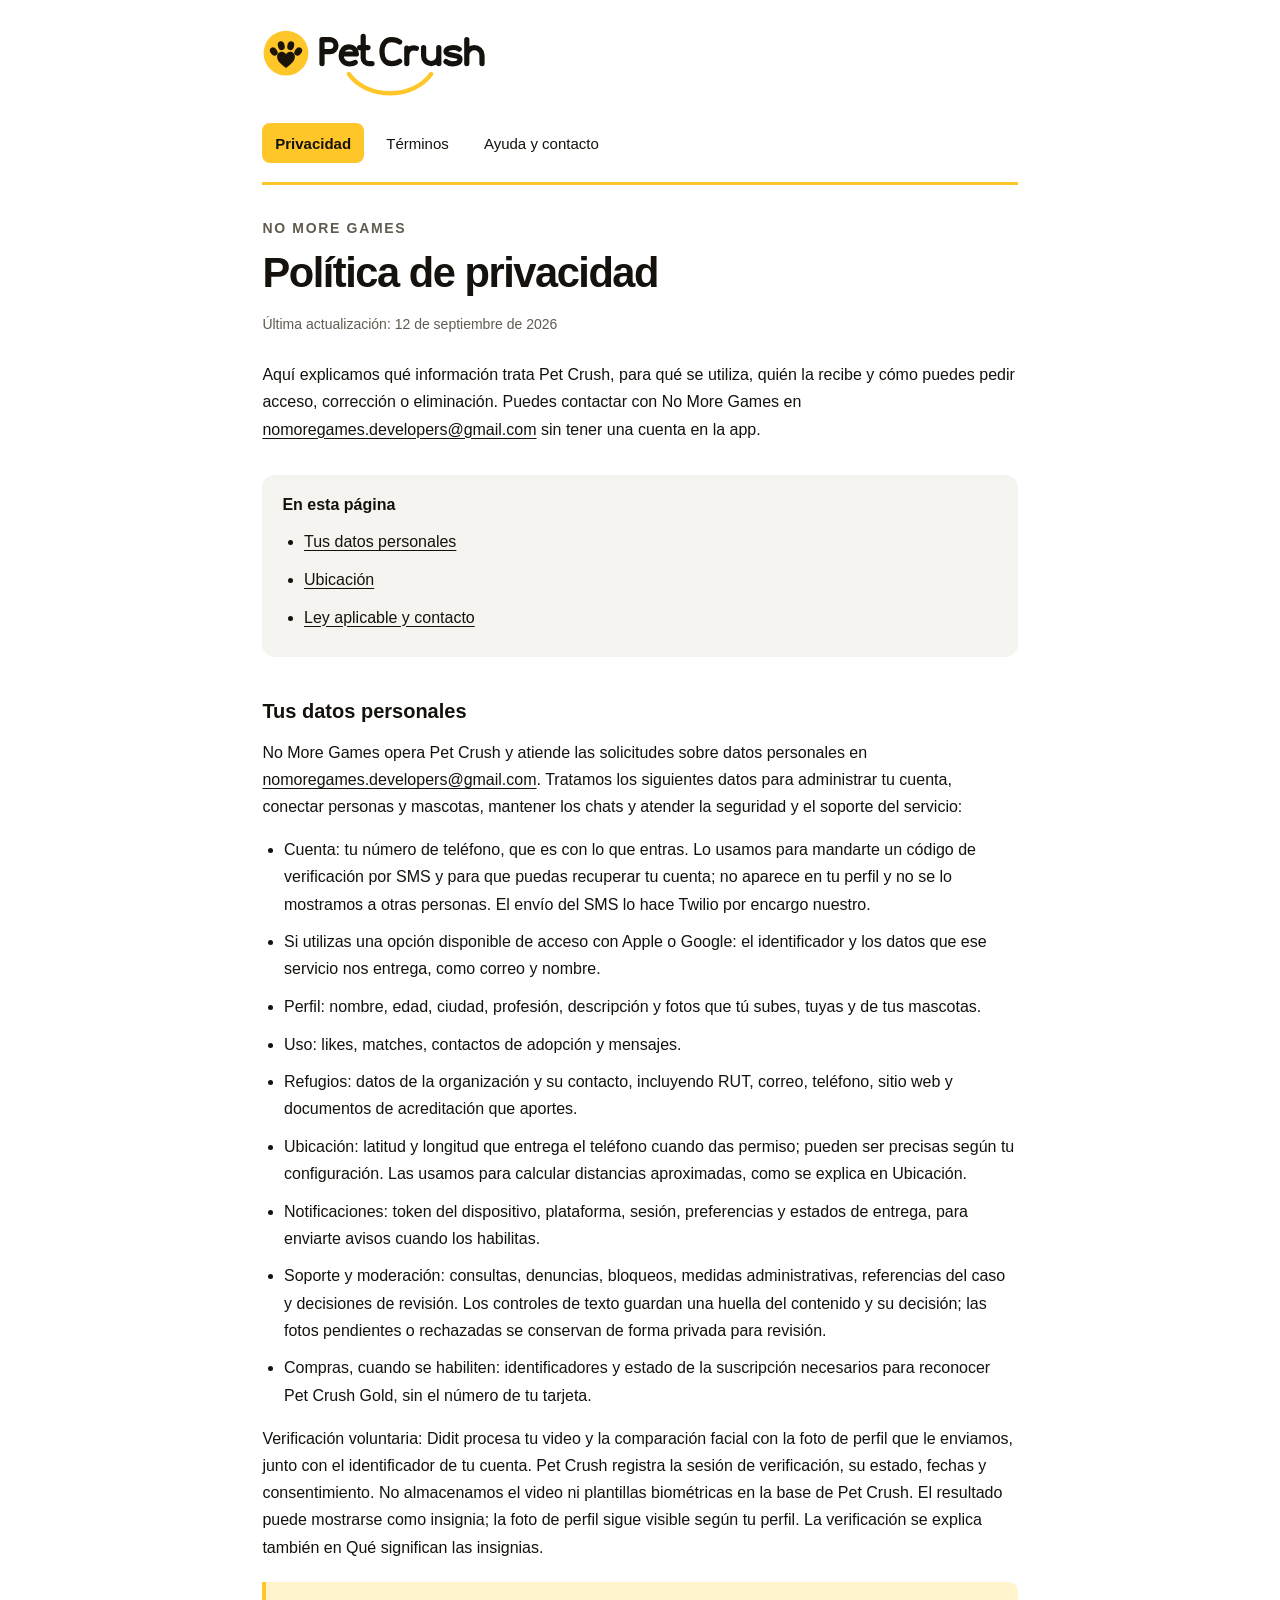
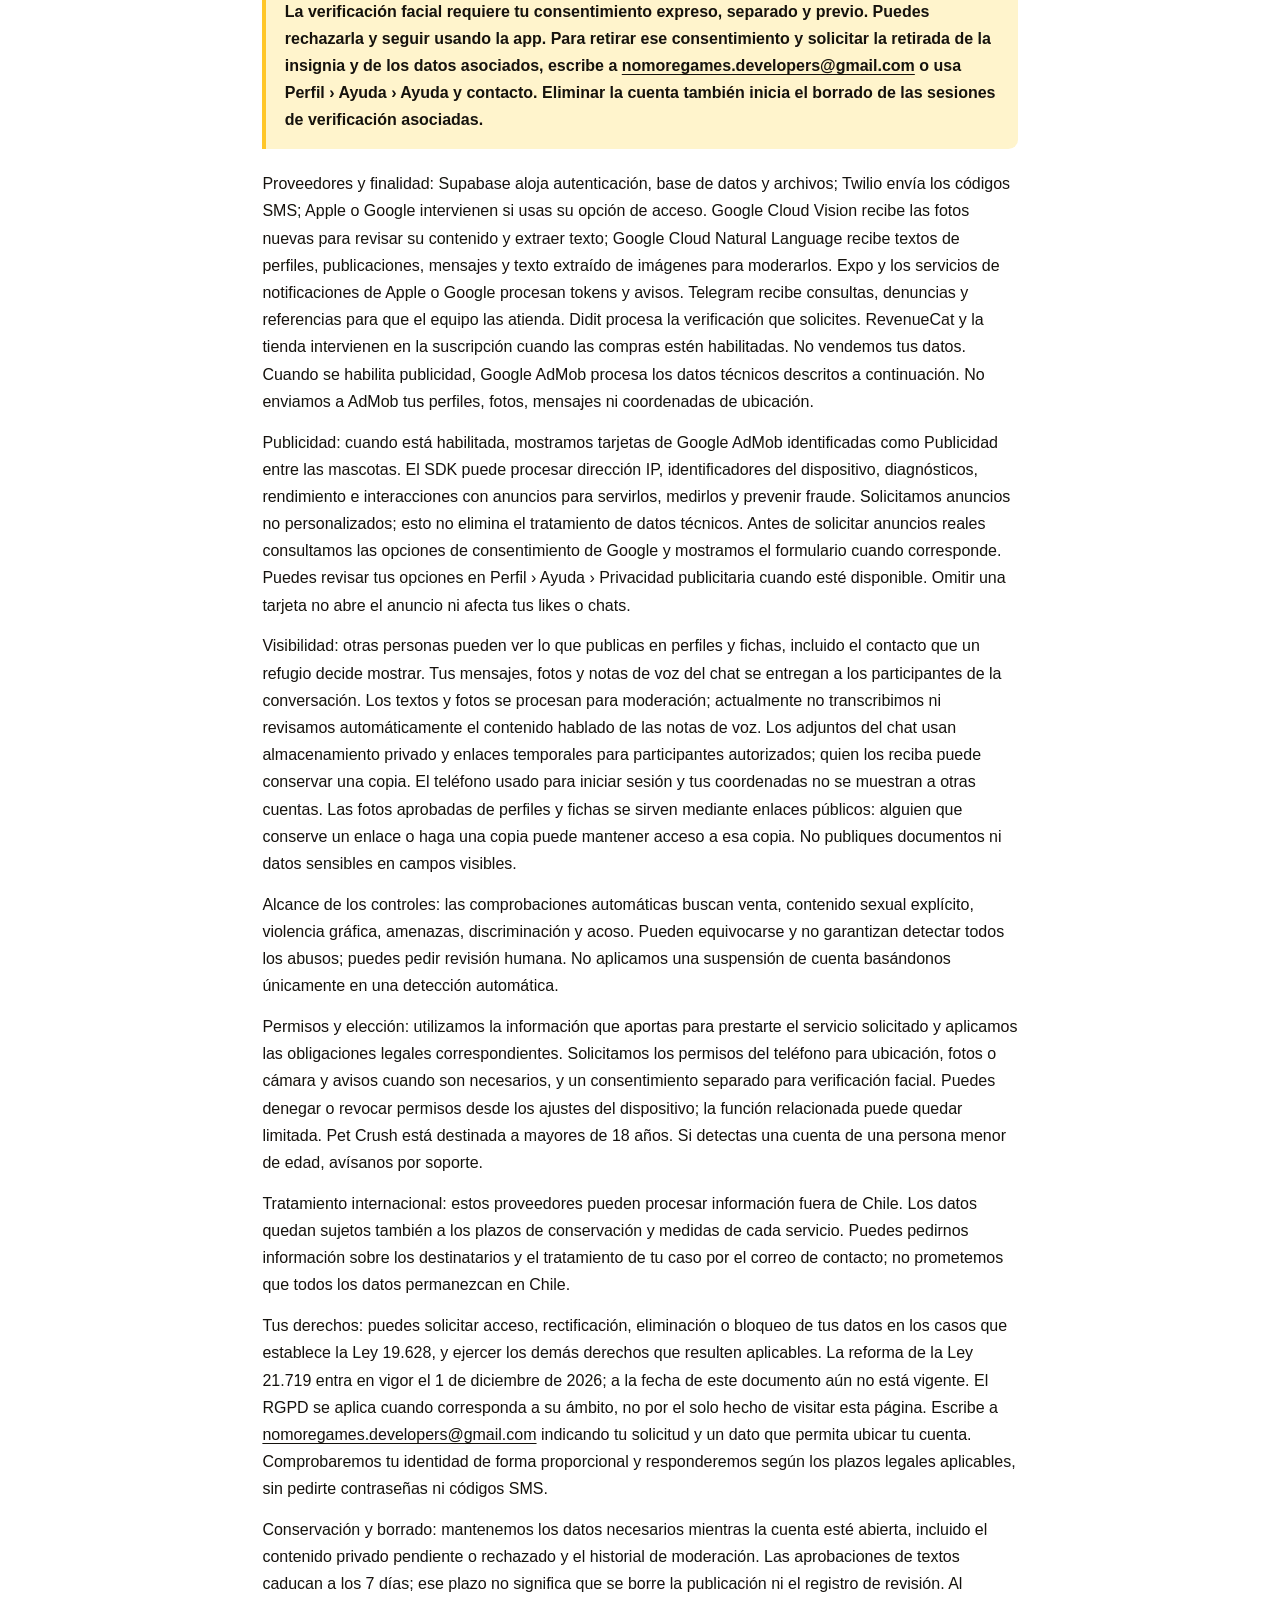
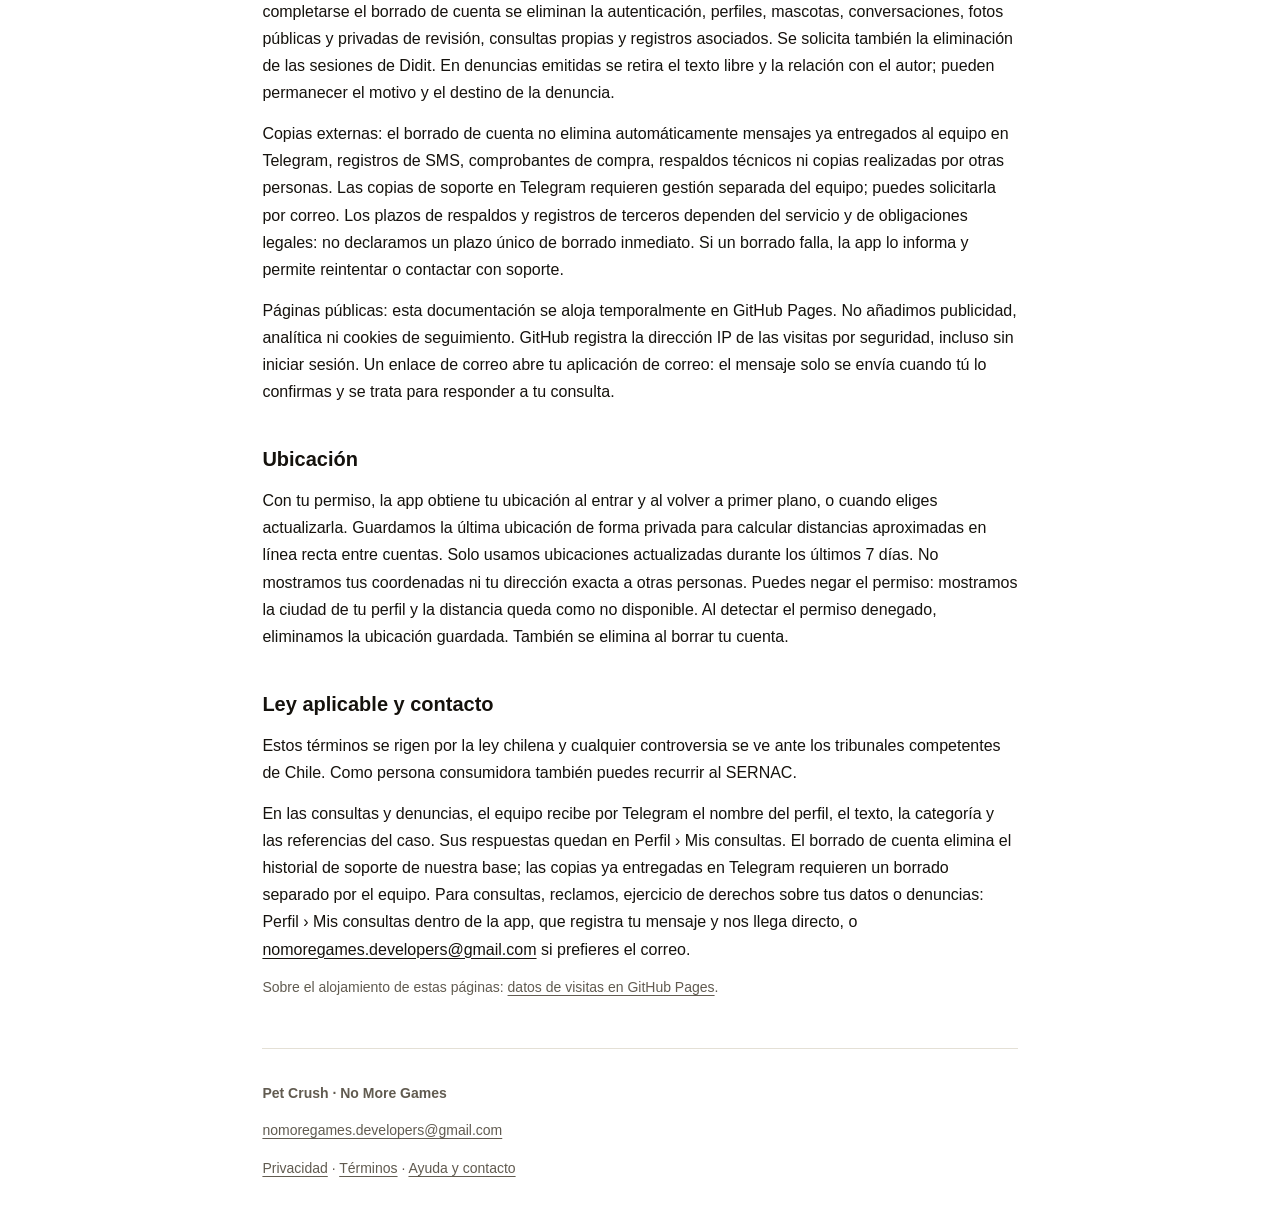
==== privacidad.html @ b973e729 "Rename subscription to Pet Crush Gold and describe ad removal" ====
<!doctype html>
<html lang="es">
<head>
<meta charset="utf-8">
<meta name="viewport" content="width=device-width, initial-scale=1">
<meta name="referrer" content="strict-origin-when-cross-origin">
<title>Política de privacidad · Pet Crush</title>
<meta name="description" content="Datos personales, proveedores, conservación y cómo ejercer tus derechos en Pet Crush.">
<link rel="canonical" href="https://scastit.github.io/petmatch-legal/privacidad.html">
<link rel="stylesheet" href="styles.css">
</head>
<body>
<a class="skip" href="#lectura">Ir al contenido</a>
<div class="wrap">
  <header>
    <a class="brand" href="index.html" aria-label="Pet Crush: inicio"><img src="brand/logo.svg" width="232" height="72" alt="Pet Crush"></a>
    <nav class="pages" aria-label="Documentos y ayuda"><a href="privacidad.html" aria-current="page">Privacidad</a><a href="terminos.html">Términos</a><a href="soporte.html">Ayuda y contacto</a></nav>
  </header>
  <main id="lectura">
    <p class="eyebrow">NO MORE GAMES</p>
    <h1>Política de privacidad</h1>
    <p class="date">Última actualización: 12 de septiembre de 2026</p>
    <p class="intro">Aquí explicamos qué información trata Pet Crush, para qué se utiliza, quién la recibe y cómo puedes pedir acceso, corrección o eliminación. Puedes contactar con No More Games en <a href="mailto:nomoregames.developers@gmail.com">nomoregames.developers@gmail.com</a> sin tener una cuenta en la app.</p>
    <nav class="contents" aria-label="En esta página"><strong>En esta página</strong><ul><li><a href="#datos">Tus datos personales</a></li><li><a href="#ubicacion">Ubicación</a></li><li><a href="#ley">Ley aplicable y contacto</a></li></ul></nav><section id="datos"><h2>Tus datos personales</h2><p>No More Games opera Pet Crush y atiende las solicitudes sobre datos personales en <a href="mailto:nomoregames.developers@gmail.com">nomoregames.developers@gmail.com</a>. Tratamos los siguientes datos para administrar tu cuenta, conectar personas y mascotas, mantener los chats y atender la seguridad y el soporte del servicio:</p>
<ul><li>Cuenta: tu número de teléfono, que es con lo que entras. Lo usamos para mandarte un código de verificación por SMS y para que puedas recuperar tu cuenta; no aparece en tu perfil y no se lo mostramos a otras personas. El envío del SMS lo hace Twilio por encargo nuestro.</li><li>Si utilizas una opción disponible de acceso con Apple o Google: el identificador y los datos que ese servicio nos entrega, como correo y nombre.</li><li>Perfil: nombre, edad, ciudad, profesión, descripción y fotos que tú subes, tuyas y de tus mascotas.</li><li>Uso: likes, matches, contactos de adopción y mensajes.</li><li>Refugios: datos de la organización y su contacto, incluyendo RUT, correo, teléfono, sitio web y documentos de acreditación que aportes.</li><li>Ubicación: latitud y longitud que entrega el teléfono cuando das permiso; pueden ser precisas según tu configuración. Las usamos para calcular distancias aproximadas, como se explica en Ubicación.</li><li>Notificaciones: token del dispositivo, plataforma, sesión, preferencias y estados de entrega, para enviarte avisos cuando los habilitas.</li><li>Soporte y moderación: consultas, denuncias, bloqueos, medidas administrativas, referencias del caso y decisiones de revisión. Los controles de texto guardan una huella del contenido y su decisión; las fotos pendientes o rechazadas se conservan de forma privada para revisión.</li><li>Compras, cuando se habiliten: identificadores y estado de la suscripción necesarios para reconocer Pet Crush Gold, sin el número de tu tarjeta.</li></ul>
<p>Verificación voluntaria: Didit procesa tu video y la comparación facial con la foto de perfil que le enviamos, junto con el identificador de tu cuenta. Pet Crush registra la sesión de verificación, su estado, fechas y consentimiento. No almacenamos el video ni plantillas biométricas en la base de Pet Crush. El resultado puede mostrarse como insignia; la foto de perfil sigue visible según tu perfil. La verificación se explica también en Qué significan las insignias.</p>
<aside>La verificación facial requiere tu consentimiento expreso, separado y previo. Puedes rechazarla y seguir usando la app. Para retirar ese consentimiento y solicitar la retirada de la insignia y de los datos asociados, escribe a <a href="mailto:nomoregames.developers@gmail.com">nomoregames.developers@gmail.com</a> o usa Perfil › Ayuda › Ayuda y contacto. Eliminar la cuenta también inicia el borrado de las sesiones de verificación asociadas.</aside>
<p>Proveedores y finalidad: Supabase aloja autenticación, base de datos y archivos; Twilio envía los códigos SMS; Apple o Google intervienen si usas su opción de acceso. Google Cloud Vision recibe las fotos nuevas para revisar su contenido y extraer texto; Google Cloud Natural Language recibe textos de perfiles, publicaciones, mensajes y texto extraído de imágenes para moderarlos. Expo y los servicios de notificaciones de Apple o Google procesan tokens y avisos. Telegram recibe consultas, denuncias y referencias para que el equipo las atienda. Didit procesa la verificación que solicites. RevenueCat y la tienda intervienen en la suscripción cuando las compras estén habilitadas. No vendemos tus datos. Cuando se habilita publicidad, Google AdMob procesa los datos técnicos descritos a continuación. No enviamos a AdMob tus perfiles, fotos, mensajes ni coordenadas de ubicación.</p>
<p>Publicidad: cuando está habilitada, mostramos tarjetas de Google AdMob identificadas como Publicidad entre las mascotas. El SDK puede procesar dirección IP, identificadores del dispositivo, diagnósticos, rendimiento e interacciones con anuncios para servirlos, medirlos y prevenir fraude. Solicitamos anuncios no personalizados; esto no elimina el tratamiento de datos técnicos. Antes de solicitar anuncios reales consultamos las opciones de consentimiento de Google y mostramos el formulario cuando corresponde. Puedes revisar tus opciones en Perfil › Ayuda › Privacidad publicitaria cuando esté disponible. Omitir una tarjeta no abre el anuncio ni afecta tus likes o chats.</p>
<p>Visibilidad: otras personas pueden ver lo que publicas en perfiles y fichas, incluido el contacto que un refugio decide mostrar. Tus mensajes, fotos y notas de voz del chat se entregan a los participantes de la conversación. Los textos y fotos se procesan para moderación; actualmente no transcribimos ni revisamos automáticamente el contenido hablado de las notas de voz. Los adjuntos del chat usan almacenamiento privado y enlaces temporales para participantes autorizados; quien los reciba puede conservar una copia. El teléfono usado para iniciar sesión y tus coordenadas no se muestran a otras cuentas. Las fotos aprobadas de perfiles y fichas se sirven mediante enlaces públicos: alguien que conserve un enlace o haga una copia puede mantener acceso a esa copia. No publiques documentos ni datos sensibles en campos visibles.</p>
<p>Alcance de los controles: las comprobaciones automáticas buscan venta, contenido sexual explícito, violencia gráfica, amenazas, discriminación y acoso. Pueden equivocarse y no garantizan detectar todos los abusos; puedes pedir revisión humana. No aplicamos una suspensión de cuenta basándonos únicamente en una detección automática.</p>
<p>Permisos y elección: utilizamos la información que aportas para prestarte el servicio solicitado y aplicamos las obligaciones legales correspondientes. Solicitamos los permisos del teléfono para ubicación, fotos o cámara y avisos cuando son necesarios, y un consentimiento separado para verificación facial. Puedes denegar o revocar permisos desde los ajustes del dispositivo; la función relacionada puede quedar limitada. Pet Crush está destinada a mayores de 18 años. Si detectas una cuenta de una persona menor de edad, avísanos por soporte.</p>
<p>Tratamiento internacional: estos proveedores pueden procesar información fuera de Chile. Los datos quedan sujetos también a los plazos de conservación y medidas de cada servicio. Puedes pedirnos información sobre los destinatarios y el tratamiento de tu caso por el correo de contacto; no prometemos que todos los datos permanezcan en Chile.</p>
<p>Tus derechos: puedes solicitar acceso, rectificación, eliminación o bloqueo de tus datos en los casos que establece la Ley 19.628, y ejercer los demás derechos que resulten aplicables. La reforma de la Ley 21.719 entra en vigor el 1 de diciembre de 2026; a la fecha de este documento aún no está vigente. El RGPD se aplica cuando corresponda a su ámbito, no por el solo hecho de visitar esta página. Escribe a <a href="mailto:nomoregames.developers@gmail.com">nomoregames.developers@gmail.com</a> indicando tu solicitud y un dato que permita ubicar tu cuenta. Comprobaremos tu identidad de forma proporcional y responderemos según los plazos legales aplicables, sin pedirte contraseñas ni códigos SMS.</p>
<p>Conservación y borrado: mantenemos los datos necesarios mientras la cuenta esté abierta, incluido el contenido privado pendiente o rechazado y el historial de moderación. Las aprobaciones de textos caducan a los 7 días; ese plazo no significa que se borre la publicación ni el registro de revisión. Al completarse el borrado de cuenta se eliminan la autenticación, perfiles, mascotas, conversaciones, fotos públicas y privadas de revisión, consultas propias y registros asociados. Se solicita también la eliminación de las sesiones de Didit. En denuncias emitidas se retira el texto libre y la relación con el autor; pueden permanecer el motivo y el destino de la denuncia.</p>
<p>Copias externas: el borrado de cuenta no elimina automáticamente mensajes ya entregados al equipo en Telegram, registros de SMS, comprobantes de compra, respaldos técnicos ni copias realizadas por otras personas. Las copias de soporte en Telegram requieren gestión separada del equipo; puedes solicitarla por correo. Los plazos de respaldos y registros de terceros dependen del servicio y de obligaciones legales: no declaramos un plazo único de borrado inmediato. Si un borrado falla, la app lo informa y permite reintentar o contactar con soporte.</p>
<p>Páginas públicas: esta documentación se aloja temporalmente en GitHub Pages. No añadimos publicidad, analítica ni cookies de seguimiento. GitHub registra la dirección IP de las visitas por seguridad, incluso sin iniciar sesión. Un enlace de correo abre tu aplicación de correo: el mensaje solo se envía cuando tú lo confirmas y se trata para responder a tu consulta.</p></section>
<section id="ubicacion"><h2>Ubicación</h2><p>Con tu permiso, la app obtiene tu ubicación al entrar y al volver a primer plano, o cuando eliges actualizarla. Guardamos la última ubicación de forma privada para calcular distancias aproximadas en línea recta entre cuentas. Solo usamos ubicaciones actualizadas durante los últimos 7 días. No mostramos tus coordenadas ni tu dirección exacta a otras personas. Puedes negar el permiso: mostramos la ciudad de tu perfil y la distancia queda como no disponible. Al detectar el permiso denegado, eliminamos la ubicación guardada. También se elimina al borrar tu cuenta.</p></section>
<section id="ley"><h2>Ley aplicable y contacto</h2><p>Estos términos se rigen por la ley chilena y cualquier controversia se ve ante los tribunales competentes de Chile. Como persona consumidora también puedes recurrir al SERNAC.</p>
<p>En las consultas y denuncias, el equipo recibe por Telegram el nombre del perfil, el texto, la categoría y las referencias del caso. Sus respuestas quedan en Perfil › Mis consultas. El borrado de cuenta elimina el historial de soporte de nuestra base; las copias ya entregadas en Telegram requieren un borrado separado por el equipo. Para consultas, reclamos, ejercicio de derechos sobre tus datos o denuncias: Perfil › Mis consultas dentro de la app, que registra tu mensaje y nos llega directo, o <a href="mailto:nomoregames.developers@gmail.com">nomoregames.developers@gmail.com</a> si prefieres el correo.</p></section><p class="note">Sobre el alojamiento de estas páginas: <a href="https://docs.github.com/en/pages/getting-started-with-github-pages/what-is-github-pages#data-collection">datos de visitas en GitHub Pages</a>.</p>
  </main>
  <footer>
    <p><strong>Pet Crush · No More Games</strong></p>
    <p><a href="mailto:nomoregames.developers@gmail.com">nomoregames.developers@gmail.com</a></p>
    <nav aria-label="Enlaces del pie"><a href="privacidad.html">Privacidad</a> · <a href="terminos.html">Términos</a> · <a href="soporte.html">Ayuda y contacto</a></nav>
  </footer>
</div>
</body>
</html>
---- styles.css ----
:root {
  color-scheme: light dark; --yellow:#ffc629; --ink:#15120d; --muted:#615b50;
  --paper:#fff; --panel:#f5f4f0; --line:#e4e0d6; --callout:#fff4cc;
}
* { box-sizing:border-box; }
html { scroll-behavior:smooth; }
body { margin:0; background:var(--paper); color:var(--ink); font:1rem/1.7 -apple-system,BlinkMacSystemFont,"Segoe UI",Roboto,sans-serif; }
.wrap { width:min(100%,50rem); margin:auto; padding:1.6rem 1.4rem 3rem; }
header { padding-bottom:1.2rem; border-bottom:3px solid var(--yellow); }
a { color:inherit; text-underline-offset:.2em; overflow-wrap:anywhere; }
a:focus-visible { outline:3px solid var(--ink); outline-offset:4px; }
.brand { display:inline-flex; align-items:center; gap:.65rem; font-weight:800; font-size:1.25rem; text-decoration:none; }
.paw { display:grid; place-items:center; width:2.5rem; height:2.5rem; background:var(--yellow); border-radius:50%; color:#15120d; }
.pages { display:flex; flex-wrap:wrap; gap:.4rem .6rem; margin-top:1.1rem; }
.pages a { text-decoration:none; padding:.45rem .8rem; font-size:.9375rem; border-radius:.5rem; }
.pages a[aria-current=page] { background:var(--yellow); color:#15120d; font-weight:700; }
.pages a:hover,.card:hover { background:var(--panel); }
.pages a[aria-current=page]:hover { background:var(--yellow); }
main { padding-top:2rem; }
.eyebrow { font-size:.875rem; font-weight:700; letter-spacing:.12em; color:var(--muted); margin:0 0 .5rem; }
h1 { font-size:clamp(1.9rem,5vw,2.6rem); line-height:1.16; letter-spacing:-.035em; margin:0 0 1rem; }
h2 { font-size:1.25rem; line-height:1.4; margin:2.5rem 0 .75rem; }
p { margin:.85rem 0; }
.date,.note { font-size:.875rem; color:var(--muted); }
.intro { margin:1.5rem 0; }
.contents { background:var(--panel); border-radius:.8rem; padding:1rem 1.25rem; margin:2rem 0; }
.contents ul { margin:.6rem 0 0; }
ul { padding-left:1.35rem; }
li { margin:.65rem 0; }
section { scroll-margin-top:1rem; }
aside { background:var(--callout); border-left:4px solid var(--yellow); padding:1rem 1.15rem; border-radius:0 .6rem .6rem 0; margin:1.3rem 0; font-weight:600; }
.button { display:inline-flex; gap:1.5rem; background:var(--yellow); color:#15120d; font-weight:700; text-decoration:none; border-radius:.6rem; padding:.85rem 1.25rem; }
.cards { display:grid; gap:1rem; margin:2rem 0; }
.card { display:block; border:1px solid var(--line); border-radius:.8rem; padding:1.25rem; text-decoration:none; }
.card h2 { display:flex; justify-content:space-between; gap:1rem; margin:0; }
.card p { color:var(--muted); margin:.5rem 0 0; }
footer { margin-top:3rem; border-top:1px solid var(--line); padding-top:1.2rem; font-size:.875rem; color:var(--muted); }
.skip { position:absolute; left:1rem; top:-10rem; background:var(--yellow); color:#15120d; padding:.5rem 1rem; z-index:1; }
.skip:focus { top:.5rem; }
@media(prefers-color-scheme:dark) { :root { --paper:#15120d; --ink:#f5f2ec; --muted:#c2bbae; --panel:#262118; --line:#4b4336; --callout:#332a13; } }
@media(prefers-reduced-motion:reduce) { html { scroll-behavior:auto; } }
@media print { .pages,.contents,.skip { display:none; } :root { --paper:white; --ink:black; --muted:#333; } .wrap { width:100%; padding:0; } }
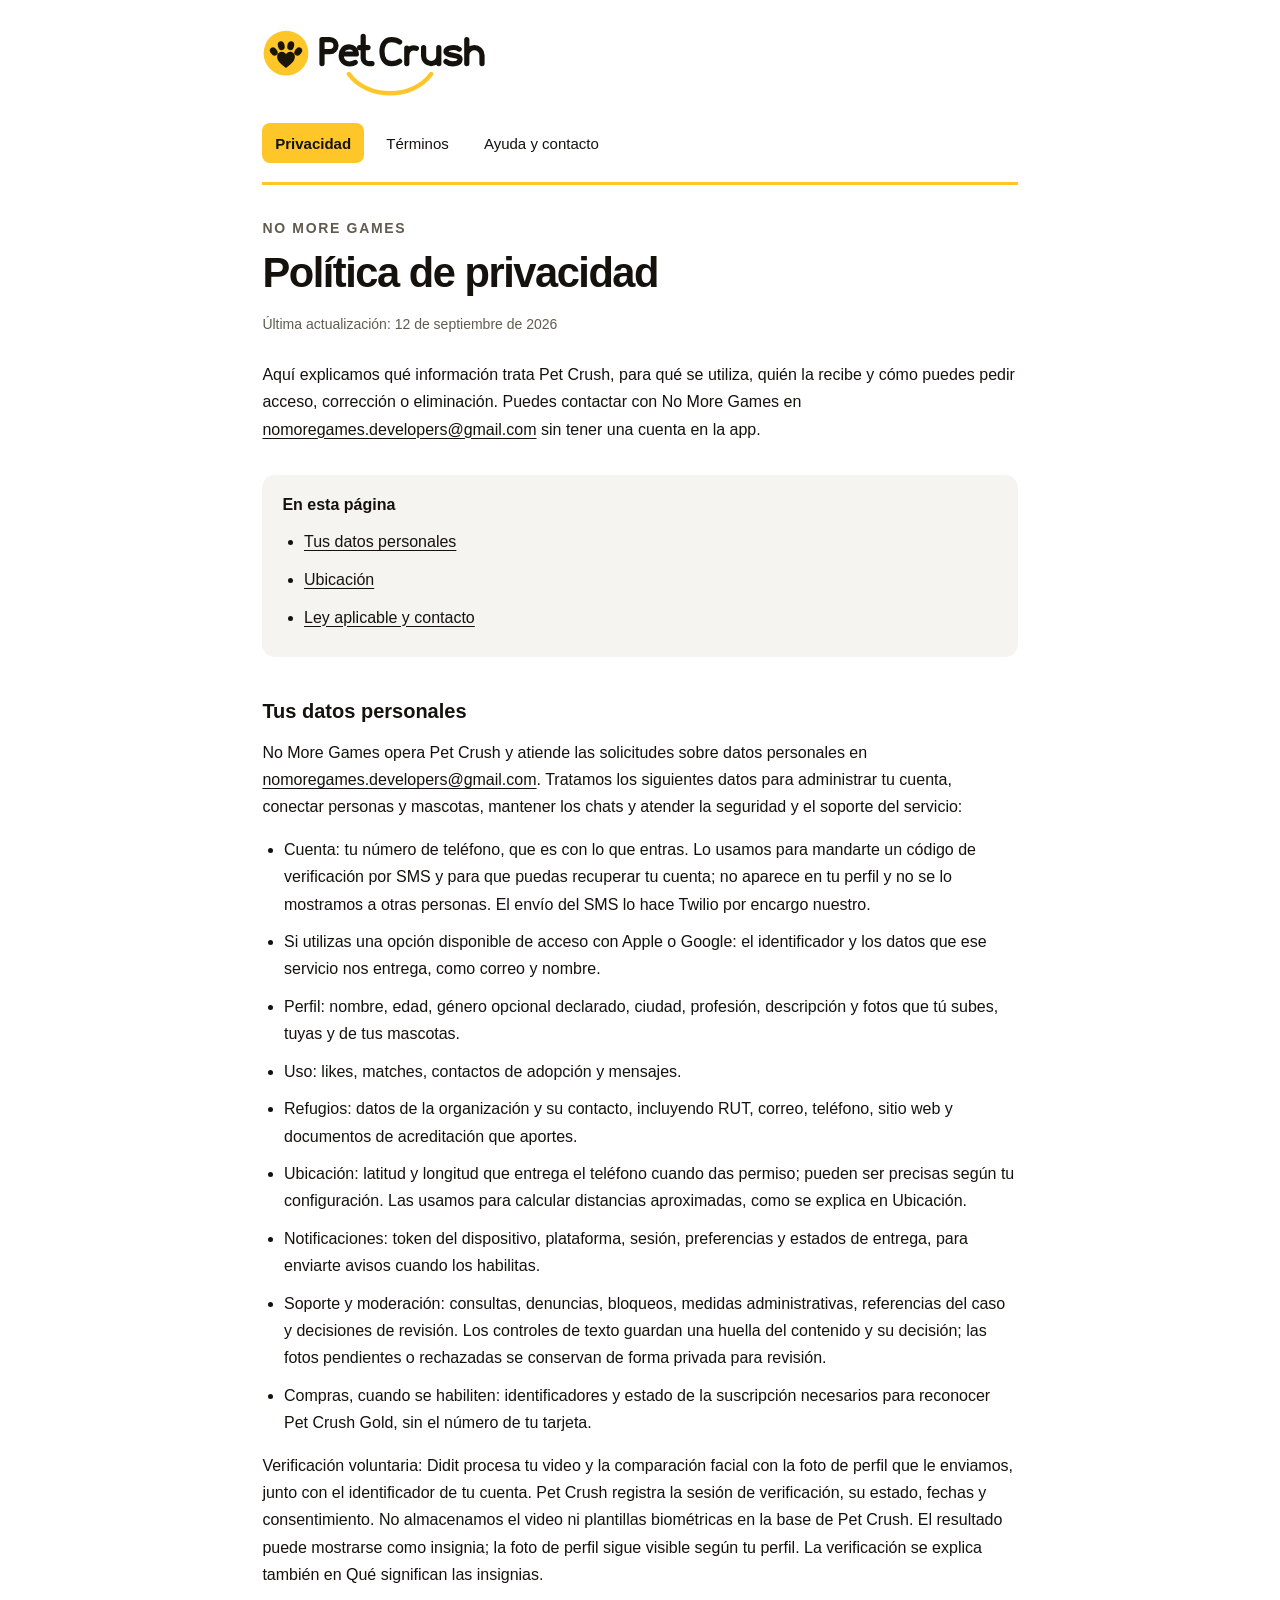
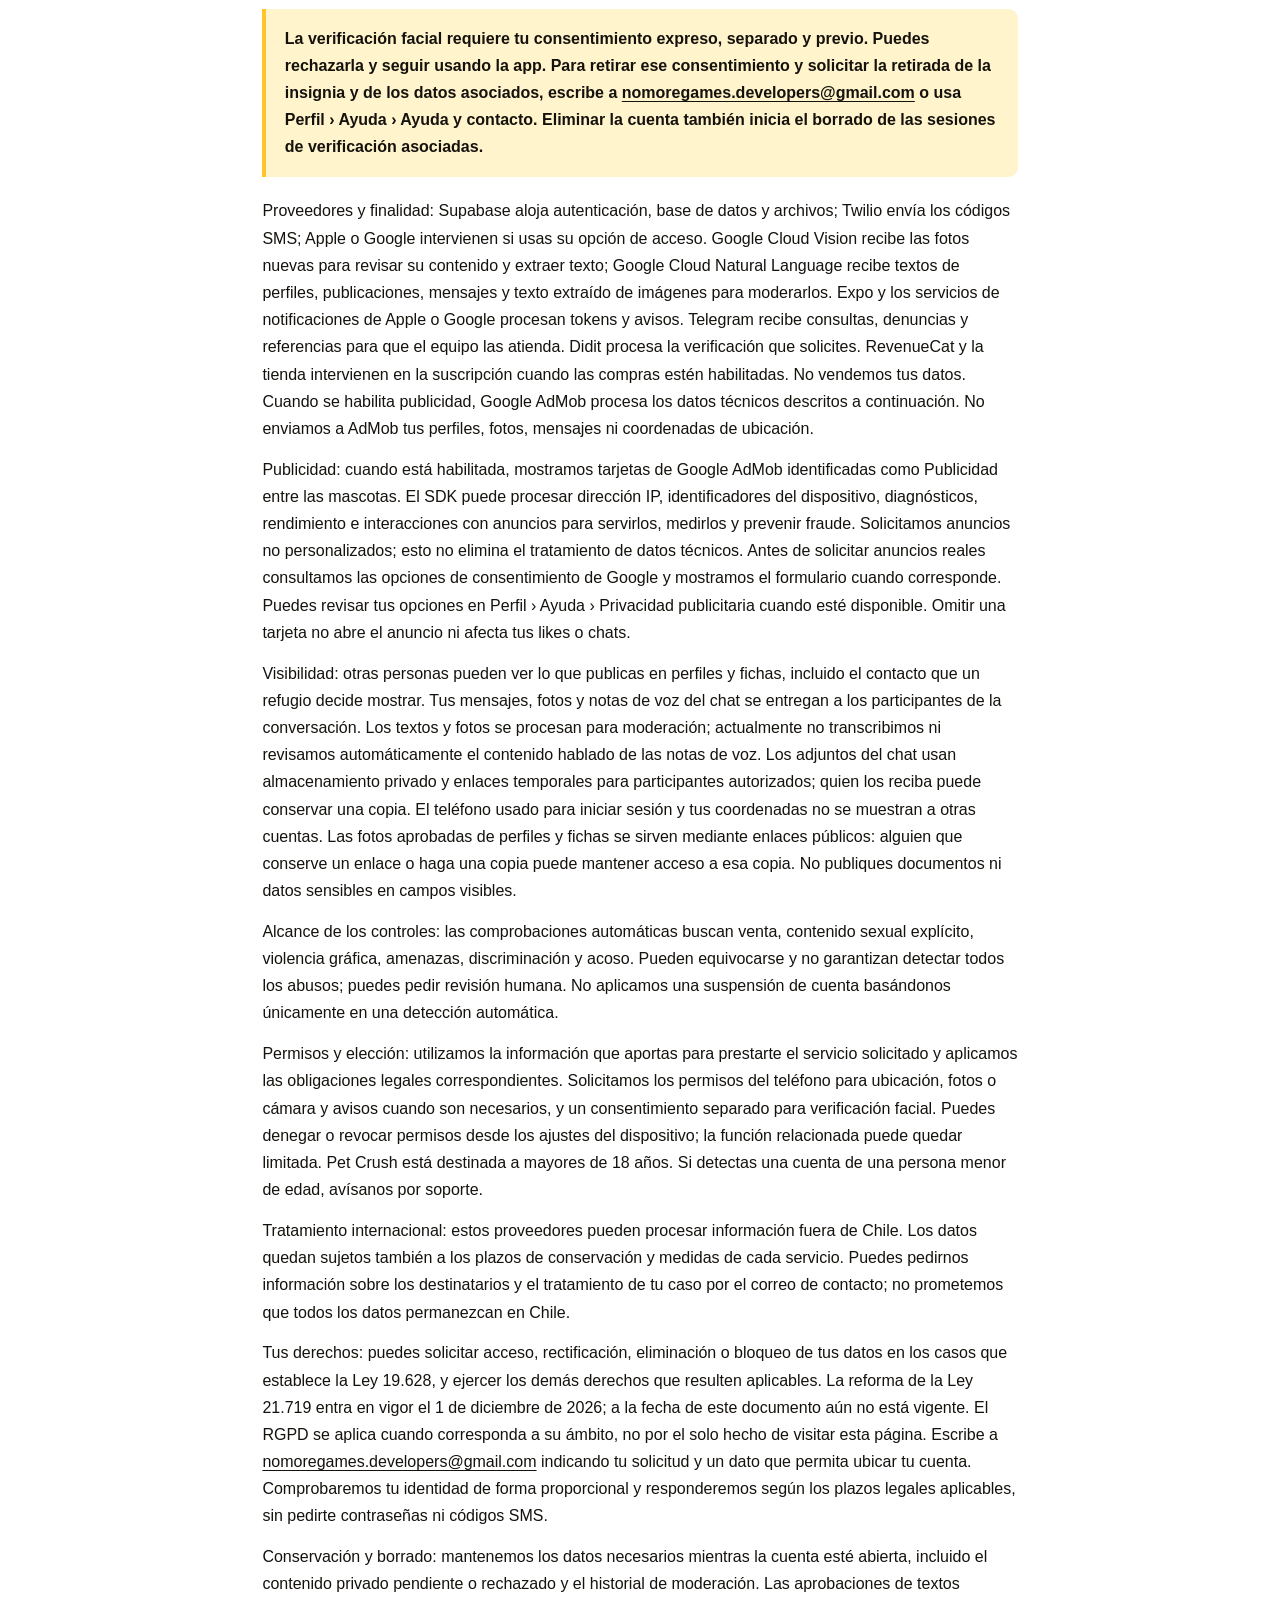
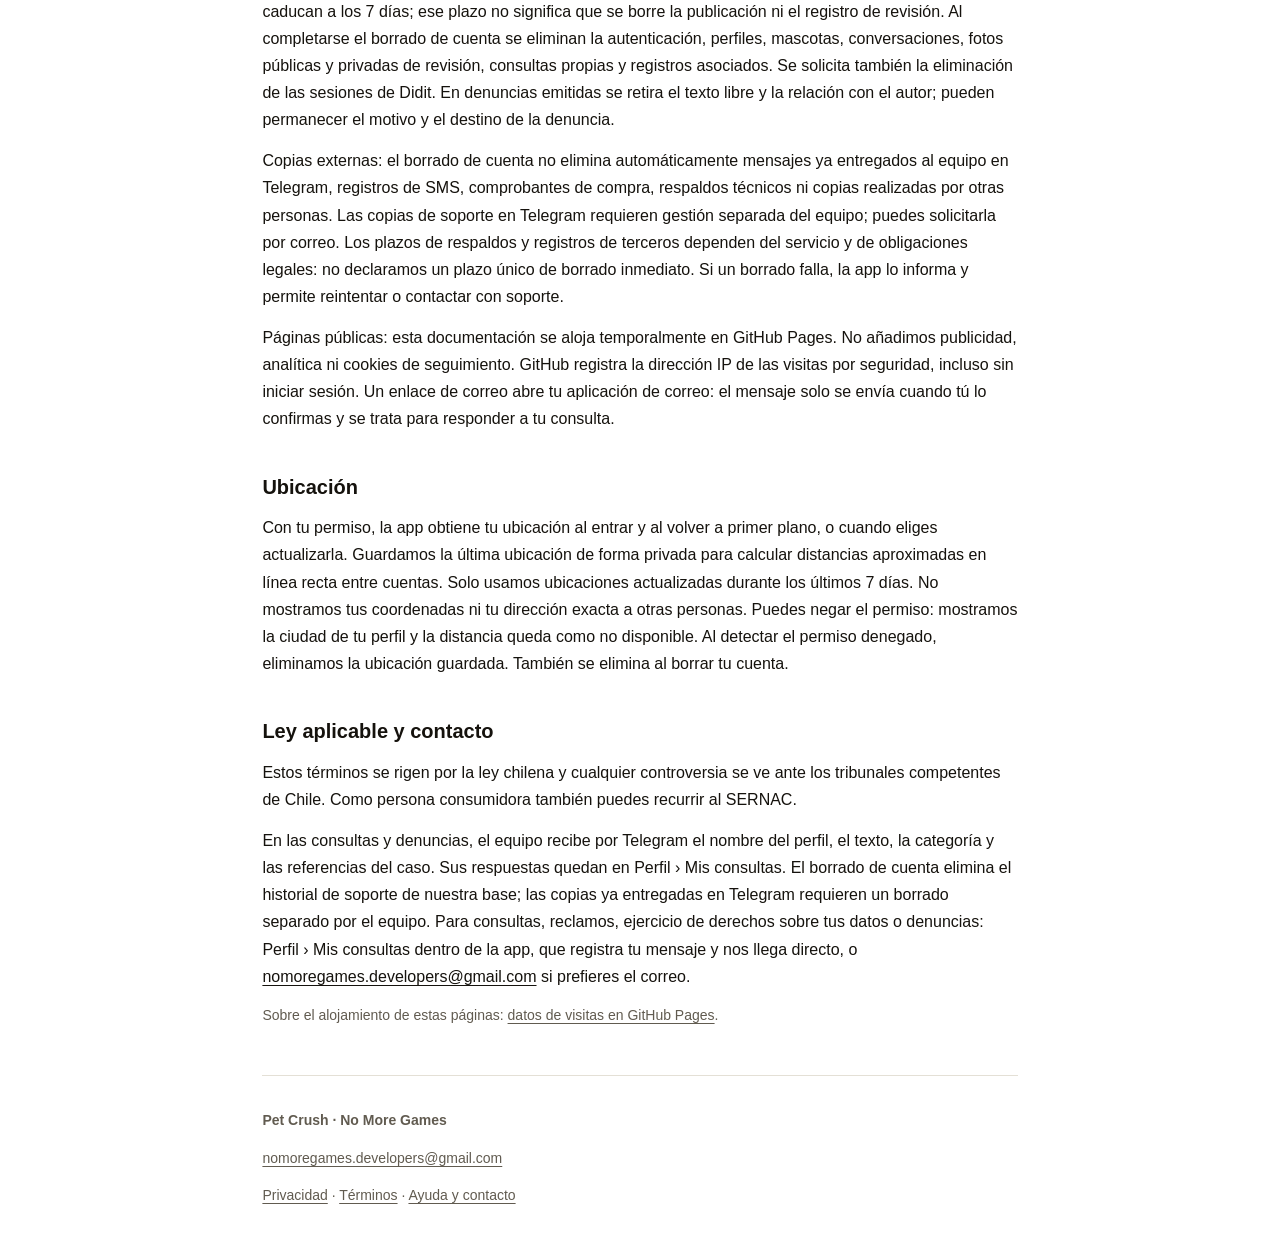
==== commit 3f713e1e: "docs: disclose optional human gender profile field" ====
--- a/privacidad.html
+++ b/privacidad.html
@@ -22,7 +22,7 @@
     <p class="date">Última actualización: 12 de septiembre de 2026</p>
     <p class="intro">Aquí explicamos qué información trata Pet Crush, para qué se utiliza, quién la recibe y cómo puedes pedir acceso, corrección o eliminación. Puedes contactar con No More Games en <a href="mailto:nomoregames.developers@gmail.com">nomoregames.developers@gmail.com</a> sin tener una cuenta en la app.</p>
     <nav class="contents" aria-label="En esta página"><strong>En esta página</strong><ul><li><a href="#datos">Tus datos personales</a></li><li><a href="#ubicacion">Ubicación</a></li><li><a href="#ley">Ley aplicable y contacto</a></li></ul></nav><section id="datos"><h2>Tus datos personales</h2><p>No More Games opera Pet Crush y atiende las solicitudes sobre datos personales en <a href="mailto:nomoregames.developers@gmail.com">nomoregames.developers@gmail.com</a>. Tratamos los siguientes datos para administrar tu cuenta, conectar personas y mascotas, mantener los chats y atender la seguridad y el soporte del servicio:</p>
-<ul><li>Cuenta: tu número de teléfono, que es con lo que entras. Lo usamos para mandarte un código de verificación por SMS y para que puedas recuperar tu cuenta; no aparece en tu perfil y no se lo mostramos a otras personas. El envío del SMS lo hace Twilio por encargo nuestro.</li><li>Si utilizas una opción disponible de acceso con Apple o Google: el identificador y los datos que ese servicio nos entrega, como correo y nombre.</li><li>Perfil: nombre, edad, ciudad, profesión, descripción y fotos que tú subes, tuyas y de tus mascotas.</li><li>Uso: likes, matches, contactos de adopción y mensajes.</li><li>Refugios: datos de la organización y su contacto, incluyendo RUT, correo, teléfono, sitio web y documentos de acreditación que aportes.</li><li>Ubicación: latitud y longitud que entrega el teléfono cuando das permiso; pueden ser precisas según tu configuración. Las usamos para calcular distancias aproximadas, como se explica en Ubicación.</li><li>Notificaciones: token del dispositivo, plataforma, sesión, preferencias y estados de entrega, para enviarte avisos cuando los habilitas.</li><li>Soporte y moderación: consultas, denuncias, bloqueos, medidas administrativas, referencias del caso y decisiones de revisión. Los controles de texto guardan una huella del contenido y su decisión; las fotos pendientes o rechazadas se conservan de forma privada para revisión.</li><li>Compras, cuando se habiliten: identificadores y estado de la suscripción necesarios para reconocer Pet Crush Gold, sin el número de tu tarjeta.</li></ul>
+<ul><li>Cuenta: tu número de teléfono, que es con lo que entras. Lo usamos para mandarte un código de verificación por SMS y para que puedas recuperar tu cuenta; no aparece en tu perfil y no se lo mostramos a otras personas. El envío del SMS lo hace Twilio por encargo nuestro.</li><li>Si utilizas una opción disponible de acceso con Apple o Google: el identificador y los datos que ese servicio nos entrega, como correo y nombre.</li><li>Perfil: nombre, edad, género opcional declarado, ciudad, profesión, descripción y fotos que tú subes, tuyas y de tus mascotas.</li><li>Uso: likes, matches, contactos de adopción y mensajes.</li><li>Refugios: datos de la organización y su contacto, incluyendo RUT, correo, teléfono, sitio web y documentos de acreditación que aportes.</li><li>Ubicación: latitud y longitud que entrega el teléfono cuando das permiso; pueden ser precisas según tu configuración. Las usamos para calcular distancias aproximadas, como se explica en Ubicación.</li><li>Notificaciones: token del dispositivo, plataforma, sesión, preferencias y estados de entrega, para enviarte avisos cuando los habilitas.</li><li>Soporte y moderación: consultas, denuncias, bloqueos, medidas administrativas, referencias del caso y decisiones de revisión. Los controles de texto guardan una huella del contenido y su decisión; las fotos pendientes o rechazadas se conservan de forma privada para revisión.</li><li>Compras, cuando se habiliten: identificadores y estado de la suscripción necesarios para reconocer Pet Crush Gold, sin el número de tu tarjeta.</li></ul>
 <p>Verificación voluntaria: Didit procesa tu video y la comparación facial con la foto de perfil que le enviamos, junto con el identificador de tu cuenta. Pet Crush registra la sesión de verificación, su estado, fechas y consentimiento. No almacenamos el video ni plantillas biométricas en la base de Pet Crush. El resultado puede mostrarse como insignia; la foto de perfil sigue visible según tu perfil. La verificación se explica también en Qué significan las insignias.</p>
 <aside>La verificación facial requiere tu consentimiento expreso, separado y previo. Puedes rechazarla y seguir usando la app. Para retirar ese consentimiento y solicitar la retirada de la insignia y de los datos asociados, escribe a <a href="mailto:nomoregames.developers@gmail.com">nomoregames.developers@gmail.com</a> o usa Perfil › Ayuda › Ayuda y contacto. Eliminar la cuenta también inicia el borrado de las sesiones de verificación asociadas.</aside>
 <p>Proveedores y finalidad: Supabase aloja autenticación, base de datos y archivos; Twilio envía los códigos SMS; Apple o Google intervienen si usas su opción de acceso. Google Cloud Vision recibe las fotos nuevas para revisar su contenido y extraer texto; Google Cloud Natural Language recibe textos de perfiles, publicaciones, mensajes y texto extraído de imágenes para moderarlos. Expo y los servicios de notificaciones de Apple o Google procesan tokens y avisos. Telegram recibe consultas, denuncias y referencias para que el equipo las atienda. Didit procesa la verificación que solicites. RevenueCat y la tienda intervienen en la suscripción cuando las compras estén habilitadas. No vendemos tus datos. Cuando se habilita publicidad, Google AdMob procesa los datos técnicos descritos a continuación. No enviamos a AdMob tus perfiles, fotos, mensajes ni coordenadas de ubicación.</p>
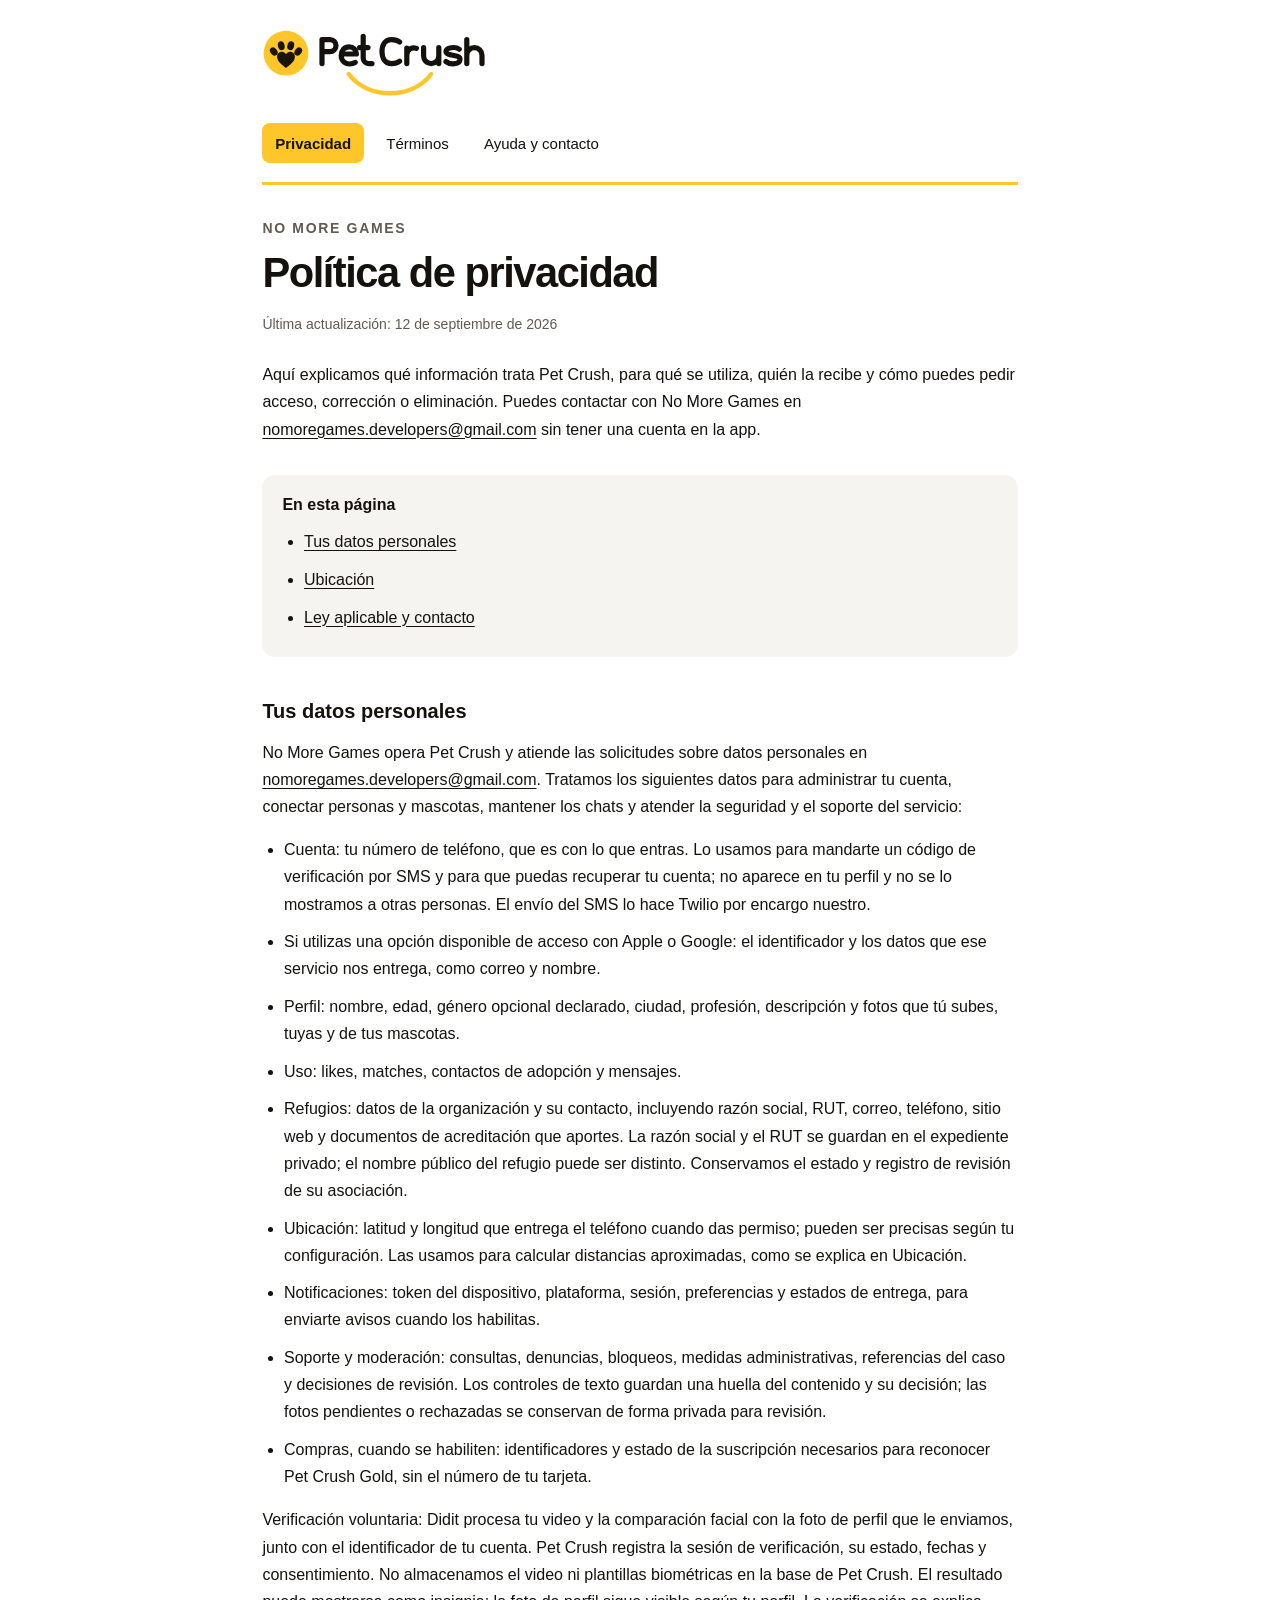
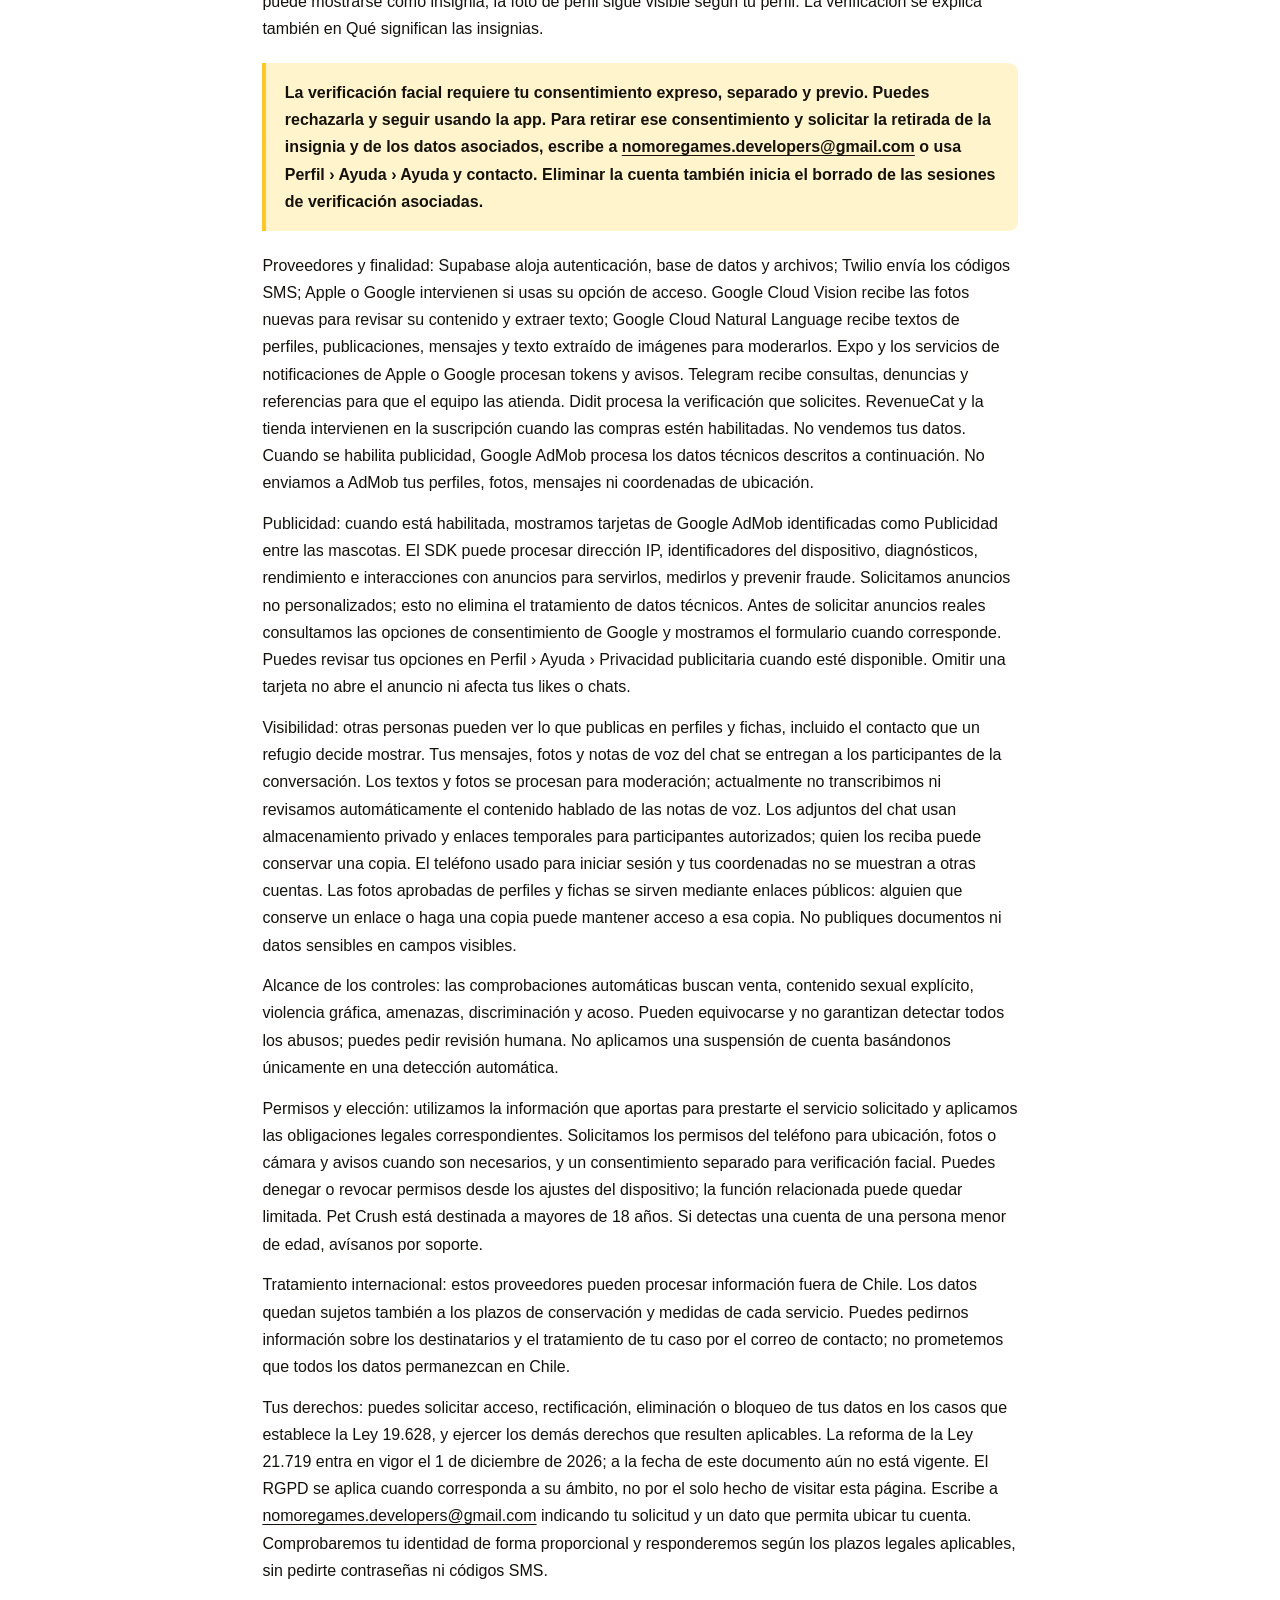
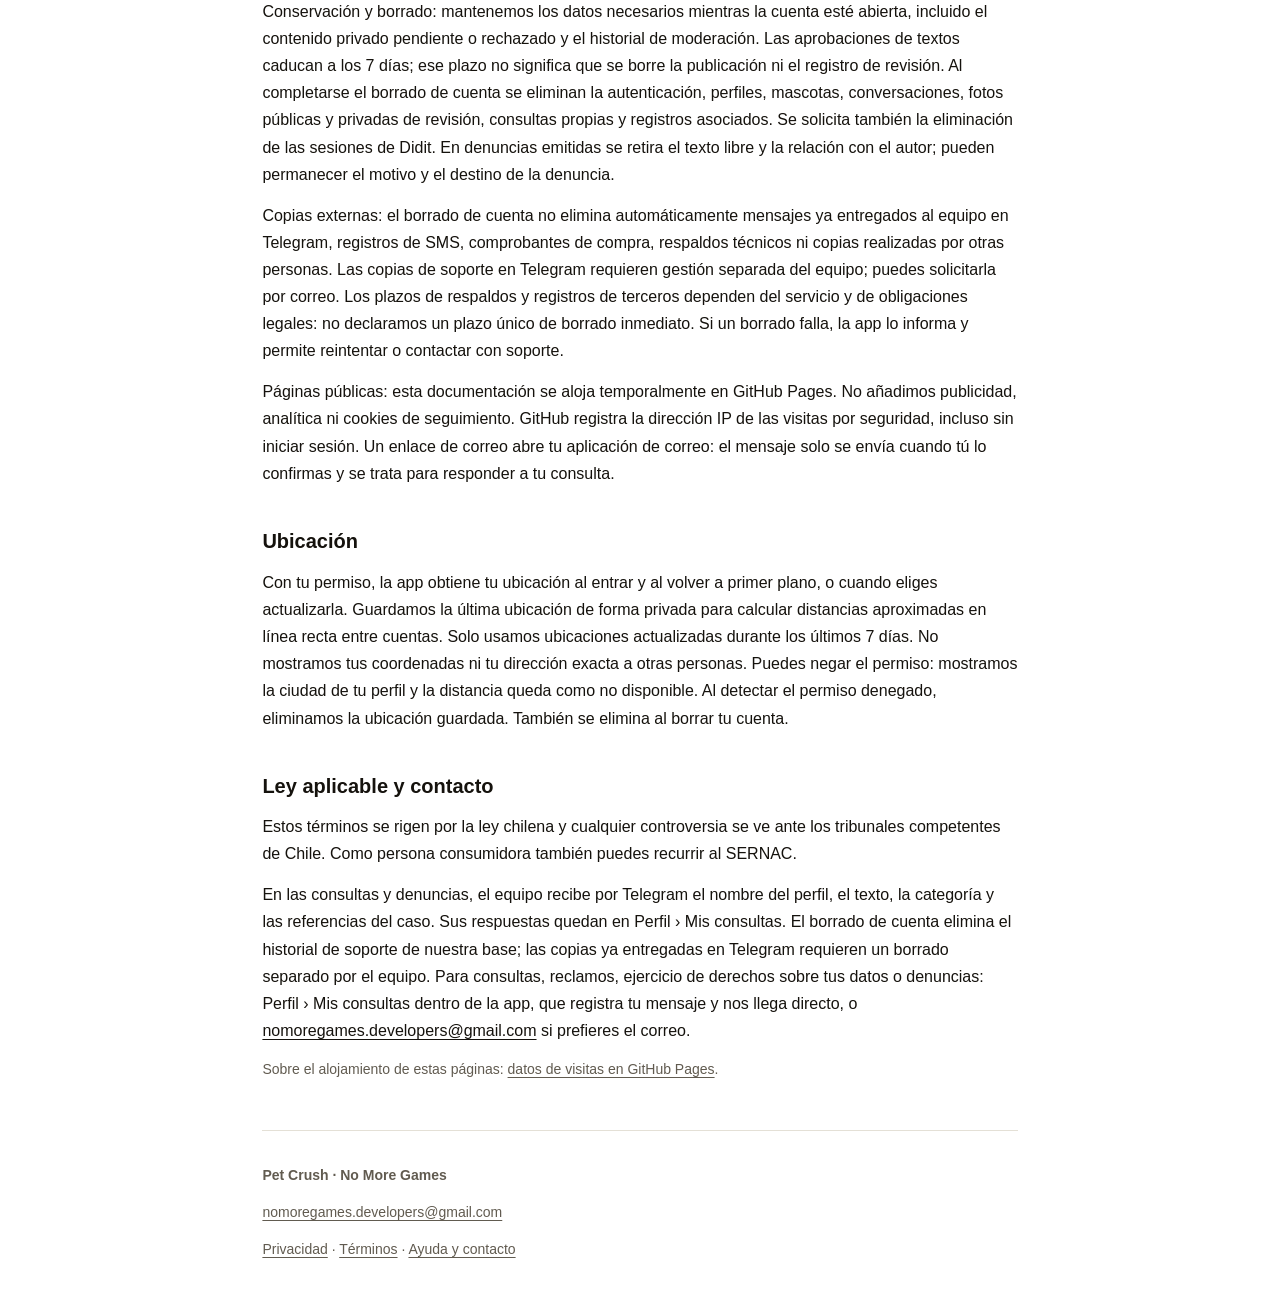
==== commit d7485e3c: "Explica requisitos de refugios asociados y aporte compartido" ====
--- a/privacidad.html
+++ b/privacidad.html
@@ -22,7 +22,7 @@
     <p class="date">Última actualización: 12 de septiembre de 2026</p>
     <p class="intro">Aquí explicamos qué información trata Pet Crush, para qué se utiliza, quién la recibe y cómo puedes pedir acceso, corrección o eliminación. Puedes contactar con No More Games en <a href="mailto:nomoregames.developers@gmail.com">nomoregames.developers@gmail.com</a> sin tener una cuenta en la app.</p>
     <nav class="contents" aria-label="En esta página"><strong>En esta página</strong><ul><li><a href="#datos">Tus datos personales</a></li><li><a href="#ubicacion">Ubicación</a></li><li><a href="#ley">Ley aplicable y contacto</a></li></ul></nav><section id="datos"><h2>Tus datos personales</h2><p>No More Games opera Pet Crush y atiende las solicitudes sobre datos personales en <a href="mailto:nomoregames.developers@gmail.com">nomoregames.developers@gmail.com</a>. Tratamos los siguientes datos para administrar tu cuenta, conectar personas y mascotas, mantener los chats y atender la seguridad y el soporte del servicio:</p>
-<ul><li>Cuenta: tu número de teléfono, que es con lo que entras. Lo usamos para mandarte un código de verificación por SMS y para que puedas recuperar tu cuenta; no aparece en tu perfil y no se lo mostramos a otras personas. El envío del SMS lo hace Twilio por encargo nuestro.</li><li>Si utilizas una opción disponible de acceso con Apple o Google: el identificador y los datos que ese servicio nos entrega, como correo y nombre.</li><li>Perfil: nombre, edad, género opcional declarado, ciudad, profesión, descripción y fotos que tú subes, tuyas y de tus mascotas.</li><li>Uso: likes, matches, contactos de adopción y mensajes.</li><li>Refugios: datos de la organización y su contacto, incluyendo RUT, correo, teléfono, sitio web y documentos de acreditación que aportes.</li><li>Ubicación: latitud y longitud que entrega el teléfono cuando das permiso; pueden ser precisas según tu configuración. Las usamos para calcular distancias aproximadas, como se explica en Ubicación.</li><li>Notificaciones: token del dispositivo, plataforma, sesión, preferencias y estados de entrega, para enviarte avisos cuando los habilitas.</li><li>Soporte y moderación: consultas, denuncias, bloqueos, medidas administrativas, referencias del caso y decisiones de revisión. Los controles de texto guardan una huella del contenido y su decisión; las fotos pendientes o rechazadas se conservan de forma privada para revisión.</li><li>Compras, cuando se habiliten: identificadores y estado de la suscripción necesarios para reconocer Pet Crush Gold, sin el número de tu tarjeta.</li></ul>
+<ul><li>Cuenta: tu número de teléfono, que es con lo que entras. Lo usamos para mandarte un código de verificación por SMS y para que puedas recuperar tu cuenta; no aparece en tu perfil y no se lo mostramos a otras personas. El envío del SMS lo hace Twilio por encargo nuestro.</li><li>Si utilizas una opción disponible de acceso con Apple o Google: el identificador y los datos que ese servicio nos entrega, como correo y nombre.</li><li>Perfil: nombre, edad, género opcional declarado, ciudad, profesión, descripción y fotos que tú subes, tuyas y de tus mascotas.</li><li>Uso: likes, matches, contactos de adopción y mensajes.</li><li>Refugios: datos de la organización y su contacto, incluyendo razón social, RUT, correo, teléfono, sitio web y documentos de acreditación que aportes. La razón social y el RUT se guardan en el expediente privado; el nombre público del refugio puede ser distinto. Conservamos el estado y registro de revisión de su asociación.</li><li>Ubicación: latitud y longitud que entrega el teléfono cuando das permiso; pueden ser precisas según tu configuración. Las usamos para calcular distancias aproximadas, como se explica en Ubicación.</li><li>Notificaciones: token del dispositivo, plataforma, sesión, preferencias y estados de entrega, para enviarte avisos cuando los habilitas.</li><li>Soporte y moderación: consultas, denuncias, bloqueos, medidas administrativas, referencias del caso y decisiones de revisión. Los controles de texto guardan una huella del contenido y su decisión; las fotos pendientes o rechazadas se conservan de forma privada para revisión.</li><li>Compras, cuando se habiliten: identificadores y estado de la suscripción necesarios para reconocer Pet Crush Gold, sin el número de tu tarjeta.</li></ul>
 <p>Verificación voluntaria: Didit procesa tu video y la comparación facial con la foto de perfil que le enviamos, junto con el identificador de tu cuenta. Pet Crush registra la sesión de verificación, su estado, fechas y consentimiento. No almacenamos el video ni plantillas biométricas en la base de Pet Crush. El resultado puede mostrarse como insignia; la foto de perfil sigue visible según tu perfil. La verificación se explica también en Qué significan las insignias.</p>
 <aside>La verificación facial requiere tu consentimiento expreso, separado y previo. Puedes rechazarla y seguir usando la app. Para retirar ese consentimiento y solicitar la retirada de la insignia y de los datos asociados, escribe a <a href="mailto:nomoregames.developers@gmail.com">nomoregames.developers@gmail.com</a> o usa Perfil › Ayuda › Ayuda y contacto. Eliminar la cuenta también inicia el borrado de las sesiones de verificación asociadas.</aside>
 <p>Proveedores y finalidad: Supabase aloja autenticación, base de datos y archivos; Twilio envía los códigos SMS; Apple o Google intervienen si usas su opción de acceso. Google Cloud Vision recibe las fotos nuevas para revisar su contenido y extraer texto; Google Cloud Natural Language recibe textos de perfiles, publicaciones, mensajes y texto extraído de imágenes para moderarlos. Expo y los servicios de notificaciones de Apple o Google procesan tokens y avisos. Telegram recibe consultas, denuncias y referencias para que el equipo las atienda. Didit procesa la verificación que solicites. RevenueCat y la tienda intervienen en la suscripción cuando las compras estén habilitadas. No vendemos tus datos. Cuando se habilita publicidad, Google AdMob procesa los datos técnicos descritos a continuación. No enviamos a AdMob tus perfiles, fotos, mensajes ni coordenadas de ubicación.</p>
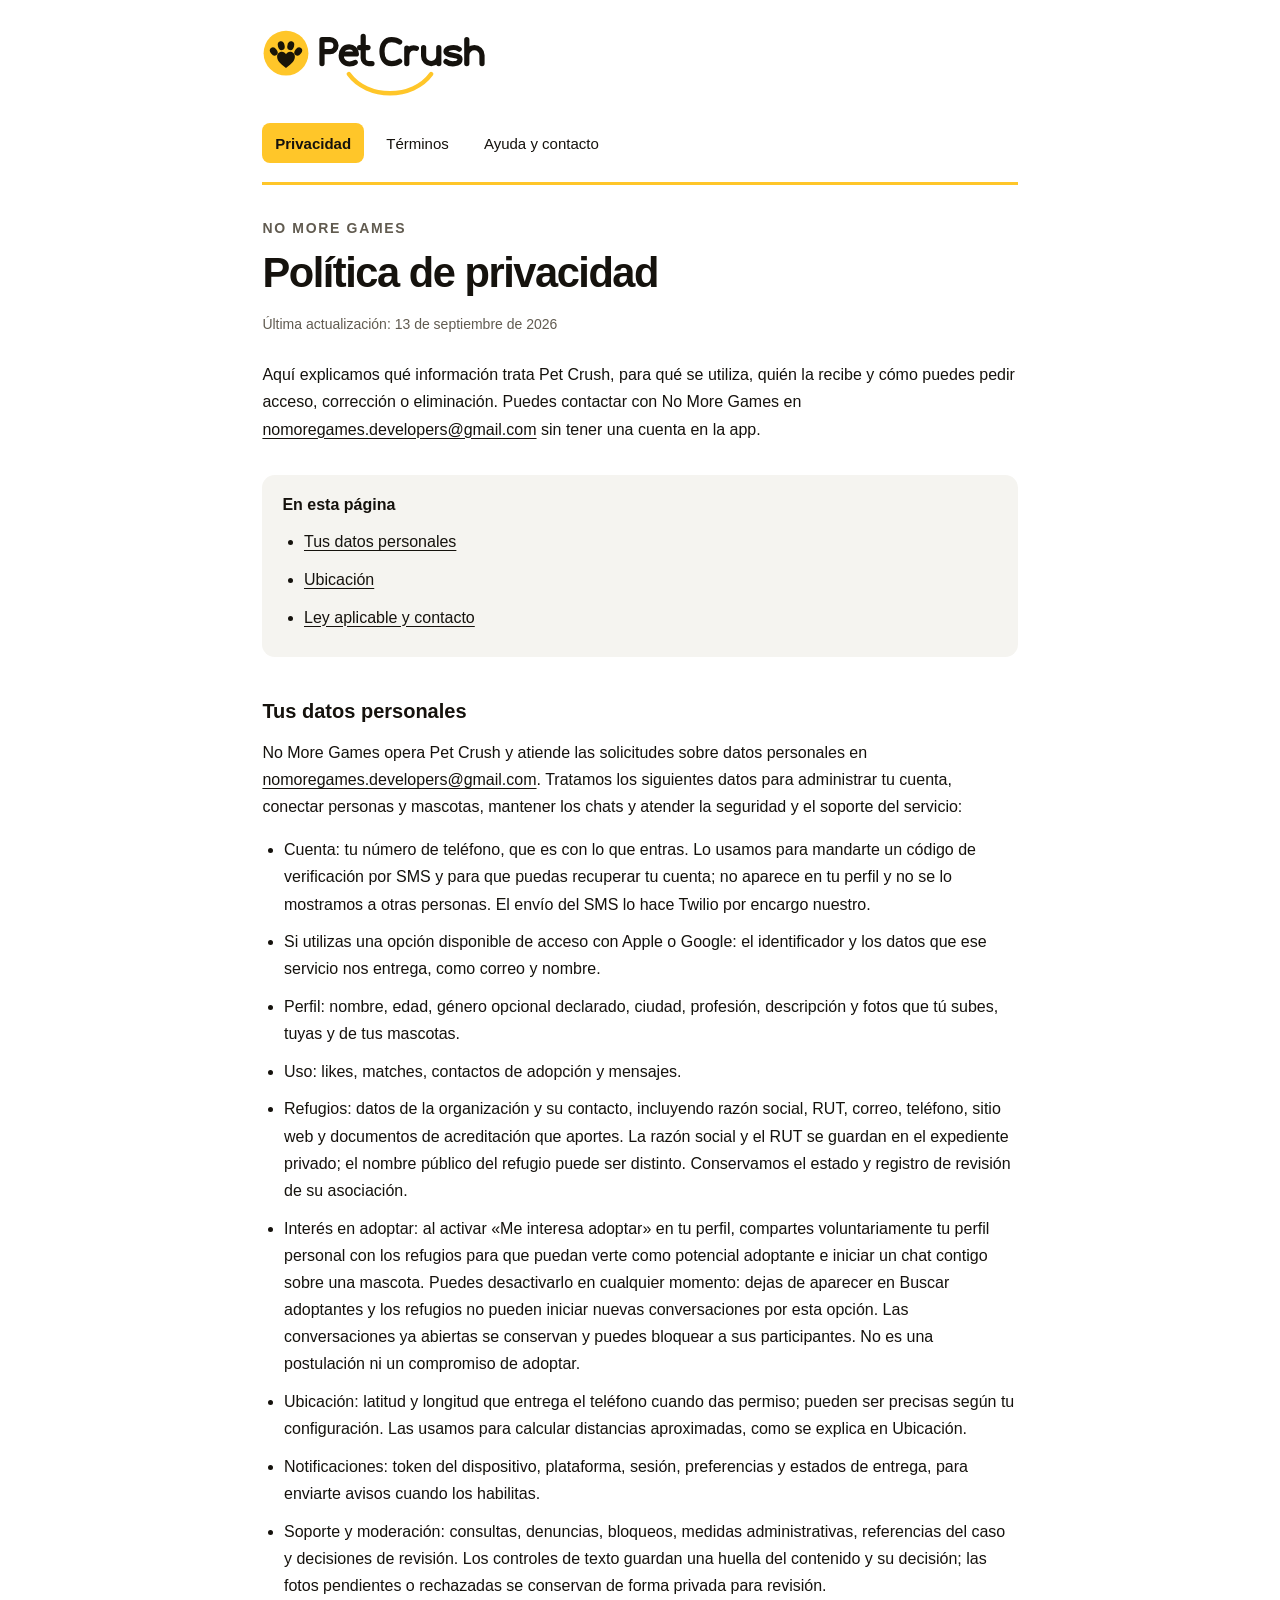
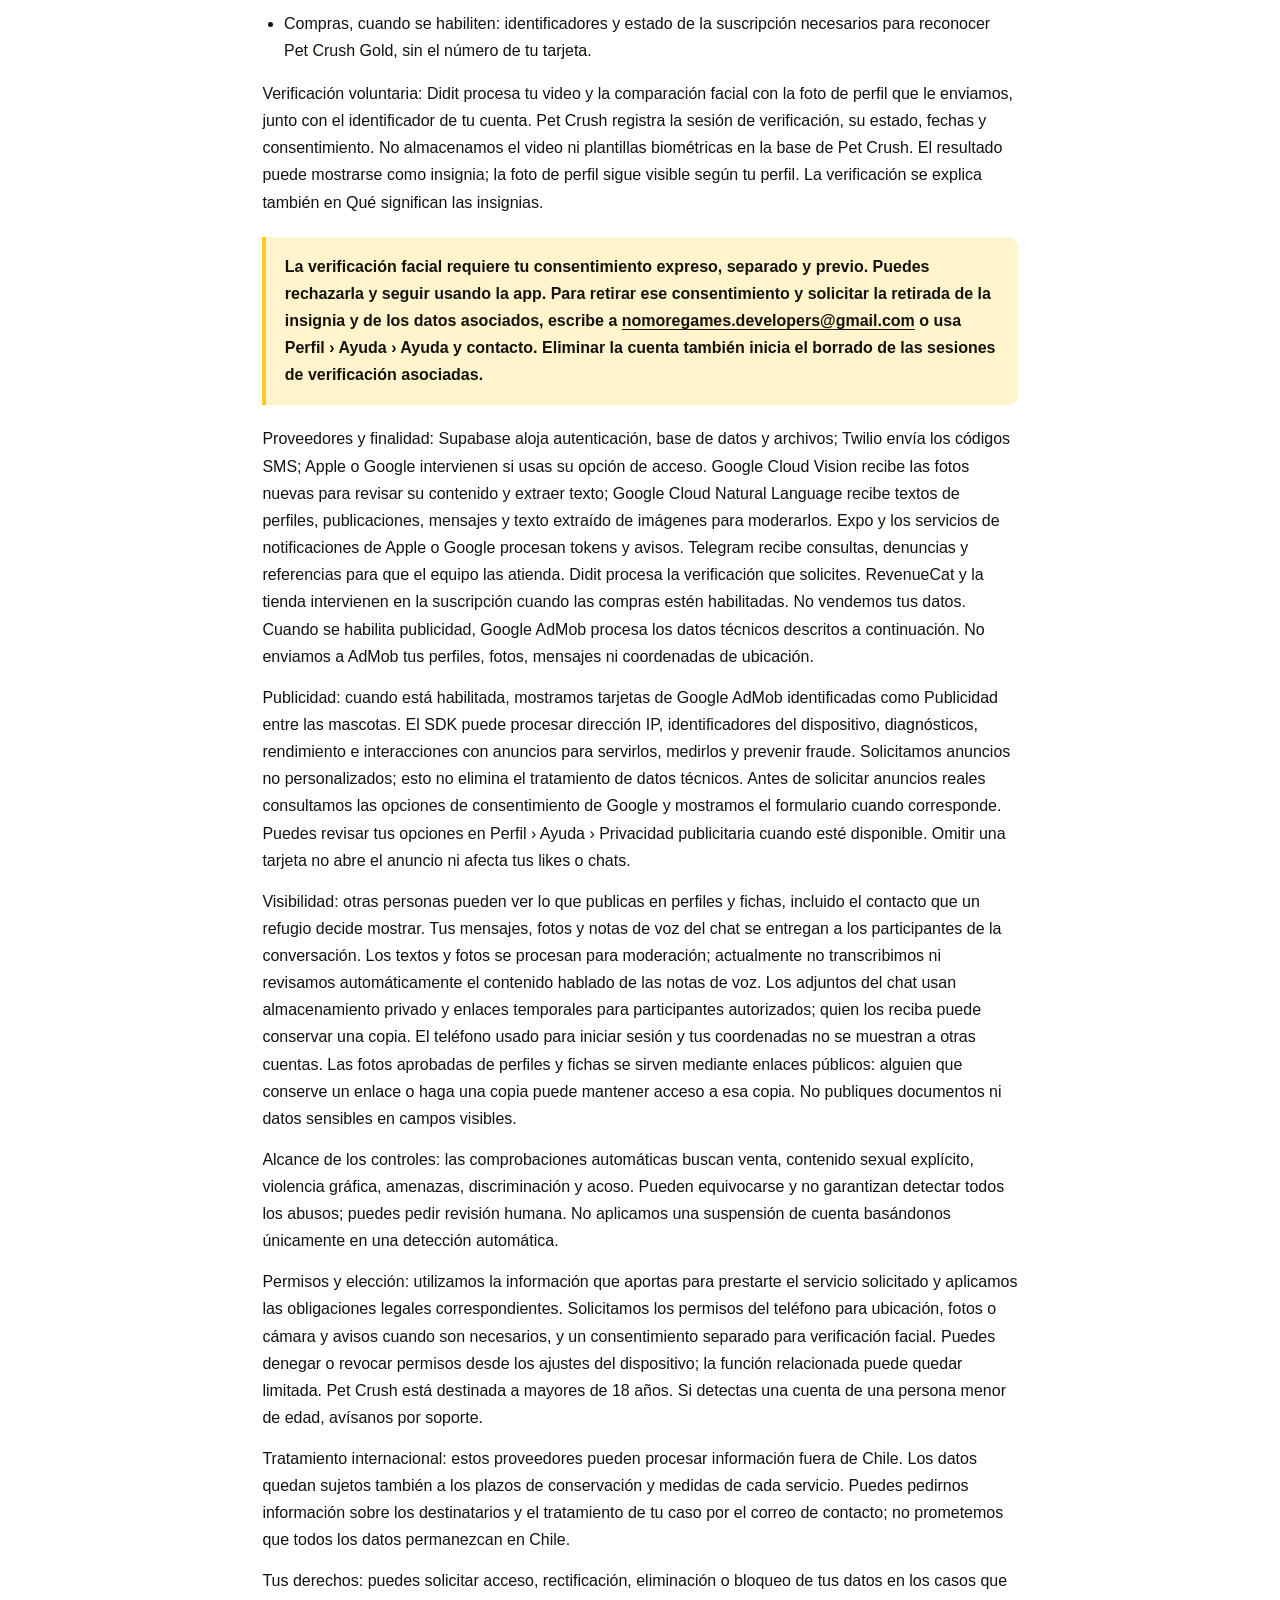
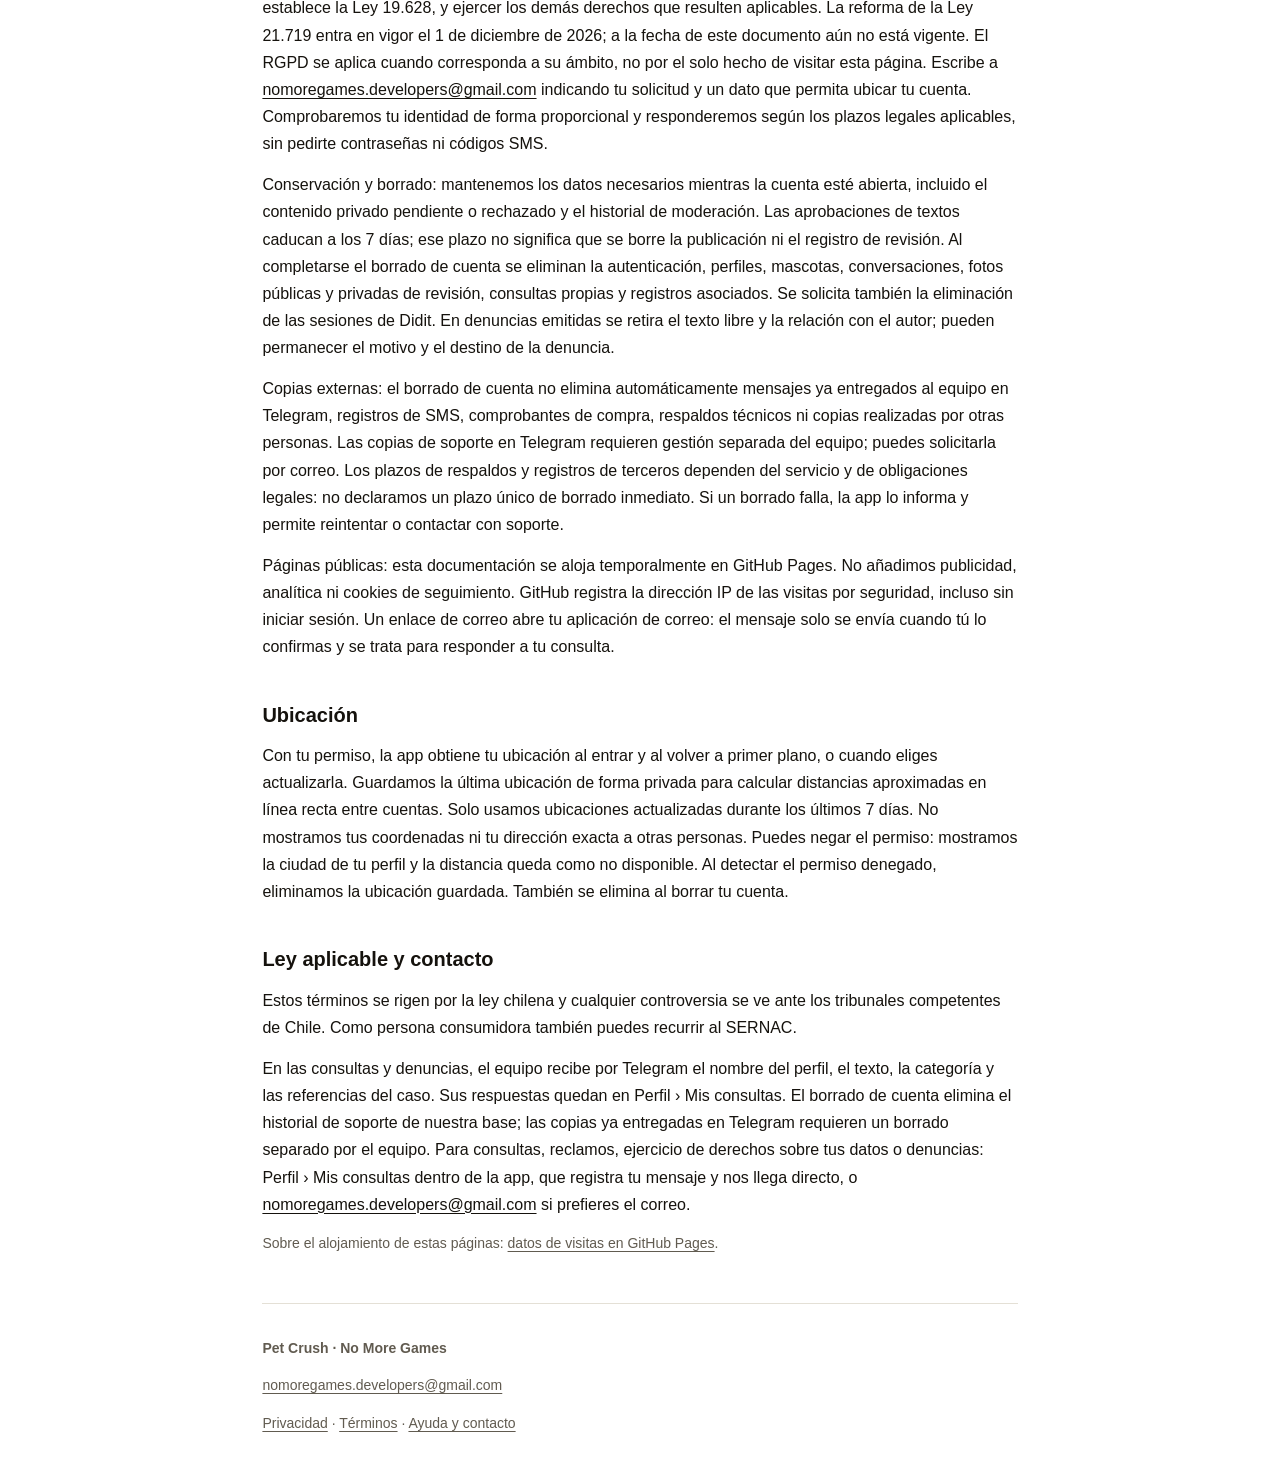
==== commit 7295db95: "Detallar reparto a refugios y consentimiento de adopcion" ====
--- a/privacidad.html
+++ b/privacidad.html
@@ -19,10 +19,10 @@
   <main id="lectura">
     <p class="eyebrow">NO MORE GAMES</p>
     <h1>Política de privacidad</h1>
-    <p class="date">Última actualización: 12 de septiembre de 2026</p>
+    <p class="date">Última actualización: 13 de septiembre de 2026</p>
     <p class="intro">Aquí explicamos qué información trata Pet Crush, para qué se utiliza, quién la recibe y cómo puedes pedir acceso, corrección o eliminación. Puedes contactar con No More Games en <a href="mailto:nomoregames.developers@gmail.com">nomoregames.developers@gmail.com</a> sin tener una cuenta en la app.</p>
     <nav class="contents" aria-label="En esta página"><strong>En esta página</strong><ul><li><a href="#datos">Tus datos personales</a></li><li><a href="#ubicacion">Ubicación</a></li><li><a href="#ley">Ley aplicable y contacto</a></li></ul></nav><section id="datos"><h2>Tus datos personales</h2><p>No More Games opera Pet Crush y atiende las solicitudes sobre datos personales en <a href="mailto:nomoregames.developers@gmail.com">nomoregames.developers@gmail.com</a>. Tratamos los siguientes datos para administrar tu cuenta, conectar personas y mascotas, mantener los chats y atender la seguridad y el soporte del servicio:</p>
-<ul><li>Cuenta: tu número de teléfono, que es con lo que entras. Lo usamos para mandarte un código de verificación por SMS y para que puedas recuperar tu cuenta; no aparece en tu perfil y no se lo mostramos a otras personas. El envío del SMS lo hace Twilio por encargo nuestro.</li><li>Si utilizas una opción disponible de acceso con Apple o Google: el identificador y los datos que ese servicio nos entrega, como correo y nombre.</li><li>Perfil: nombre, edad, género opcional declarado, ciudad, profesión, descripción y fotos que tú subes, tuyas y de tus mascotas.</li><li>Uso: likes, matches, contactos de adopción y mensajes.</li><li>Refugios: datos de la organización y su contacto, incluyendo razón social, RUT, correo, teléfono, sitio web y documentos de acreditación que aportes. La razón social y el RUT se guardan en el expediente privado; el nombre público del refugio puede ser distinto. Conservamos el estado y registro de revisión de su asociación.</li><li>Ubicación: latitud y longitud que entrega el teléfono cuando das permiso; pueden ser precisas según tu configuración. Las usamos para calcular distancias aproximadas, como se explica en Ubicación.</li><li>Notificaciones: token del dispositivo, plataforma, sesión, preferencias y estados de entrega, para enviarte avisos cuando los habilitas.</li><li>Soporte y moderación: consultas, denuncias, bloqueos, medidas administrativas, referencias del caso y decisiones de revisión. Los controles de texto guardan una huella del contenido y su decisión; las fotos pendientes o rechazadas se conservan de forma privada para revisión.</li><li>Compras, cuando se habiliten: identificadores y estado de la suscripción necesarios para reconocer Pet Crush Gold, sin el número de tu tarjeta.</li></ul>
+<ul><li>Cuenta: tu número de teléfono, que es con lo que entras. Lo usamos para mandarte un código de verificación por SMS y para que puedas recuperar tu cuenta; no aparece en tu perfil y no se lo mostramos a otras personas. El envío del SMS lo hace Twilio por encargo nuestro.</li><li>Si utilizas una opción disponible de acceso con Apple o Google: el identificador y los datos que ese servicio nos entrega, como correo y nombre.</li><li>Perfil: nombre, edad, género opcional declarado, ciudad, profesión, descripción y fotos que tú subes, tuyas y de tus mascotas.</li><li>Uso: likes, matches, contactos de adopción y mensajes.</li><li>Refugios: datos de la organización y su contacto, incluyendo razón social, RUT, correo, teléfono, sitio web y documentos de acreditación que aportes. La razón social y el RUT se guardan en el expediente privado; el nombre público del refugio puede ser distinto. Conservamos el estado y registro de revisión de su asociación.</li><li>Interés en adoptar: al activar «Me interesa adoptar» en tu perfil, compartes voluntariamente tu perfil personal con los refugios para que puedan verte como potencial adoptante e iniciar un chat contigo sobre una mascota. Puedes desactivarlo en cualquier momento: dejas de aparecer en Buscar adoptantes y los refugios no pueden iniciar nuevas conversaciones por esta opción. Las conversaciones ya abiertas se conservan y puedes bloquear a sus participantes. No es una postulación ni un compromiso de adoptar.</li><li>Ubicación: latitud y longitud que entrega el teléfono cuando das permiso; pueden ser precisas según tu configuración. Las usamos para calcular distancias aproximadas, como se explica en Ubicación.</li><li>Notificaciones: token del dispositivo, plataforma, sesión, preferencias y estados de entrega, para enviarte avisos cuando los habilitas.</li><li>Soporte y moderación: consultas, denuncias, bloqueos, medidas administrativas, referencias del caso y decisiones de revisión. Los controles de texto guardan una huella del contenido y su decisión; las fotos pendientes o rechazadas se conservan de forma privada para revisión.</li><li>Compras, cuando se habiliten: identificadores y estado de la suscripción necesarios para reconocer Pet Crush Gold, sin el número de tu tarjeta.</li></ul>
 <p>Verificación voluntaria: Didit procesa tu video y la comparación facial con la foto de perfil que le enviamos, junto con el identificador de tu cuenta. Pet Crush registra la sesión de verificación, su estado, fechas y consentimiento. No almacenamos el video ni plantillas biométricas en la base de Pet Crush. El resultado puede mostrarse como insignia; la foto de perfil sigue visible según tu perfil. La verificación se explica también en Qué significan las insignias.</p>
 <aside>La verificación facial requiere tu consentimiento expreso, separado y previo. Puedes rechazarla y seguir usando la app. Para retirar ese consentimiento y solicitar la retirada de la insignia y de los datos asociados, escribe a <a href="mailto:nomoregames.developers@gmail.com">nomoregames.developers@gmail.com</a> o usa Perfil › Ayuda › Ayuda y contacto. Eliminar la cuenta también inicia el borrado de las sesiones de verificación asociadas.</aside>
 <p>Proveedores y finalidad: Supabase aloja autenticación, base de datos y archivos; Twilio envía los códigos SMS; Apple o Google intervienen si usas su opción de acceso. Google Cloud Vision recibe las fotos nuevas para revisar su contenido y extraer texto; Google Cloud Natural Language recibe textos de perfiles, publicaciones, mensajes y texto extraído de imágenes para moderarlos. Expo y los servicios de notificaciones de Apple o Google procesan tokens y avisos. Telegram recibe consultas, denuncias y referencias para que el equipo las atienda. Didit procesa la verificación que solicites. RevenueCat y la tienda intervienen en la suscripción cuando las compras estén habilitadas. No vendemos tus datos. Cuando se habilita publicidad, Google AdMob procesa los datos técnicos descritos a continuación. No enviamos a AdMob tus perfiles, fotos, mensajes ni coordenadas de ubicación.</p>
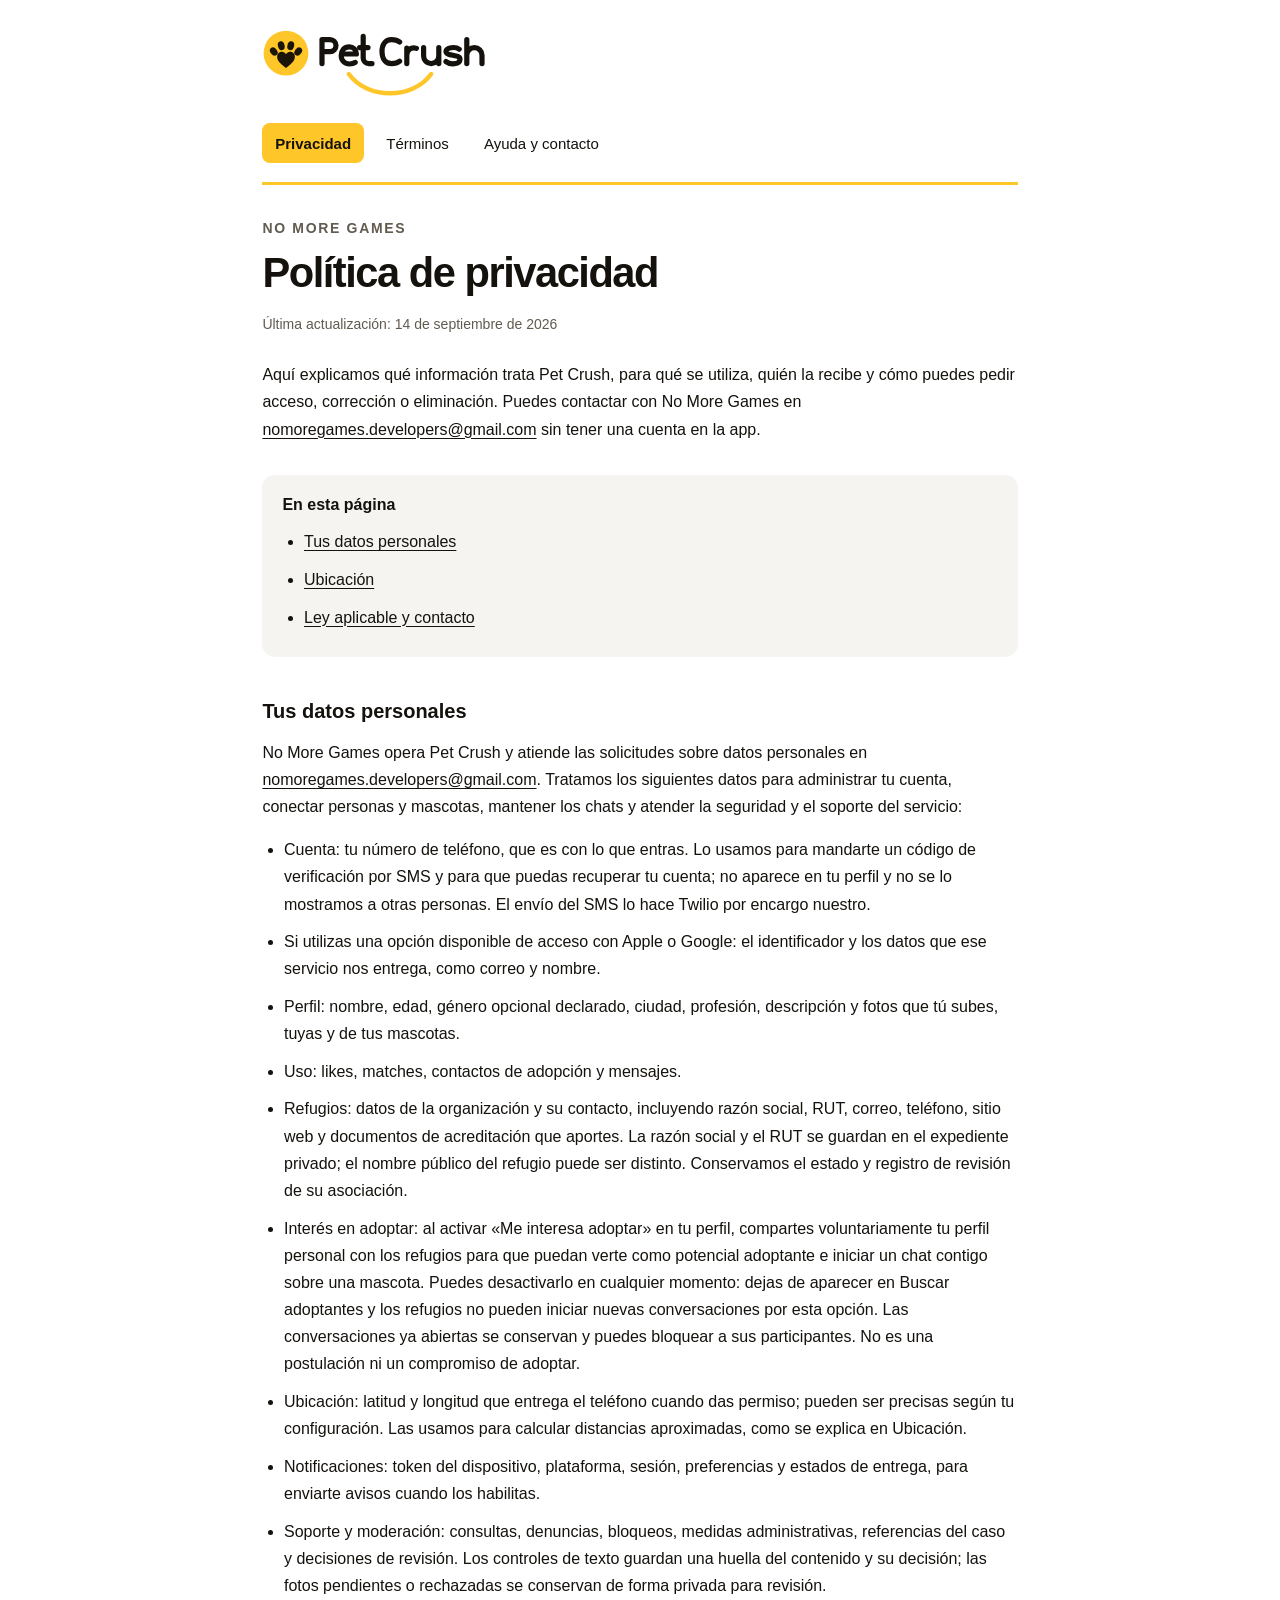
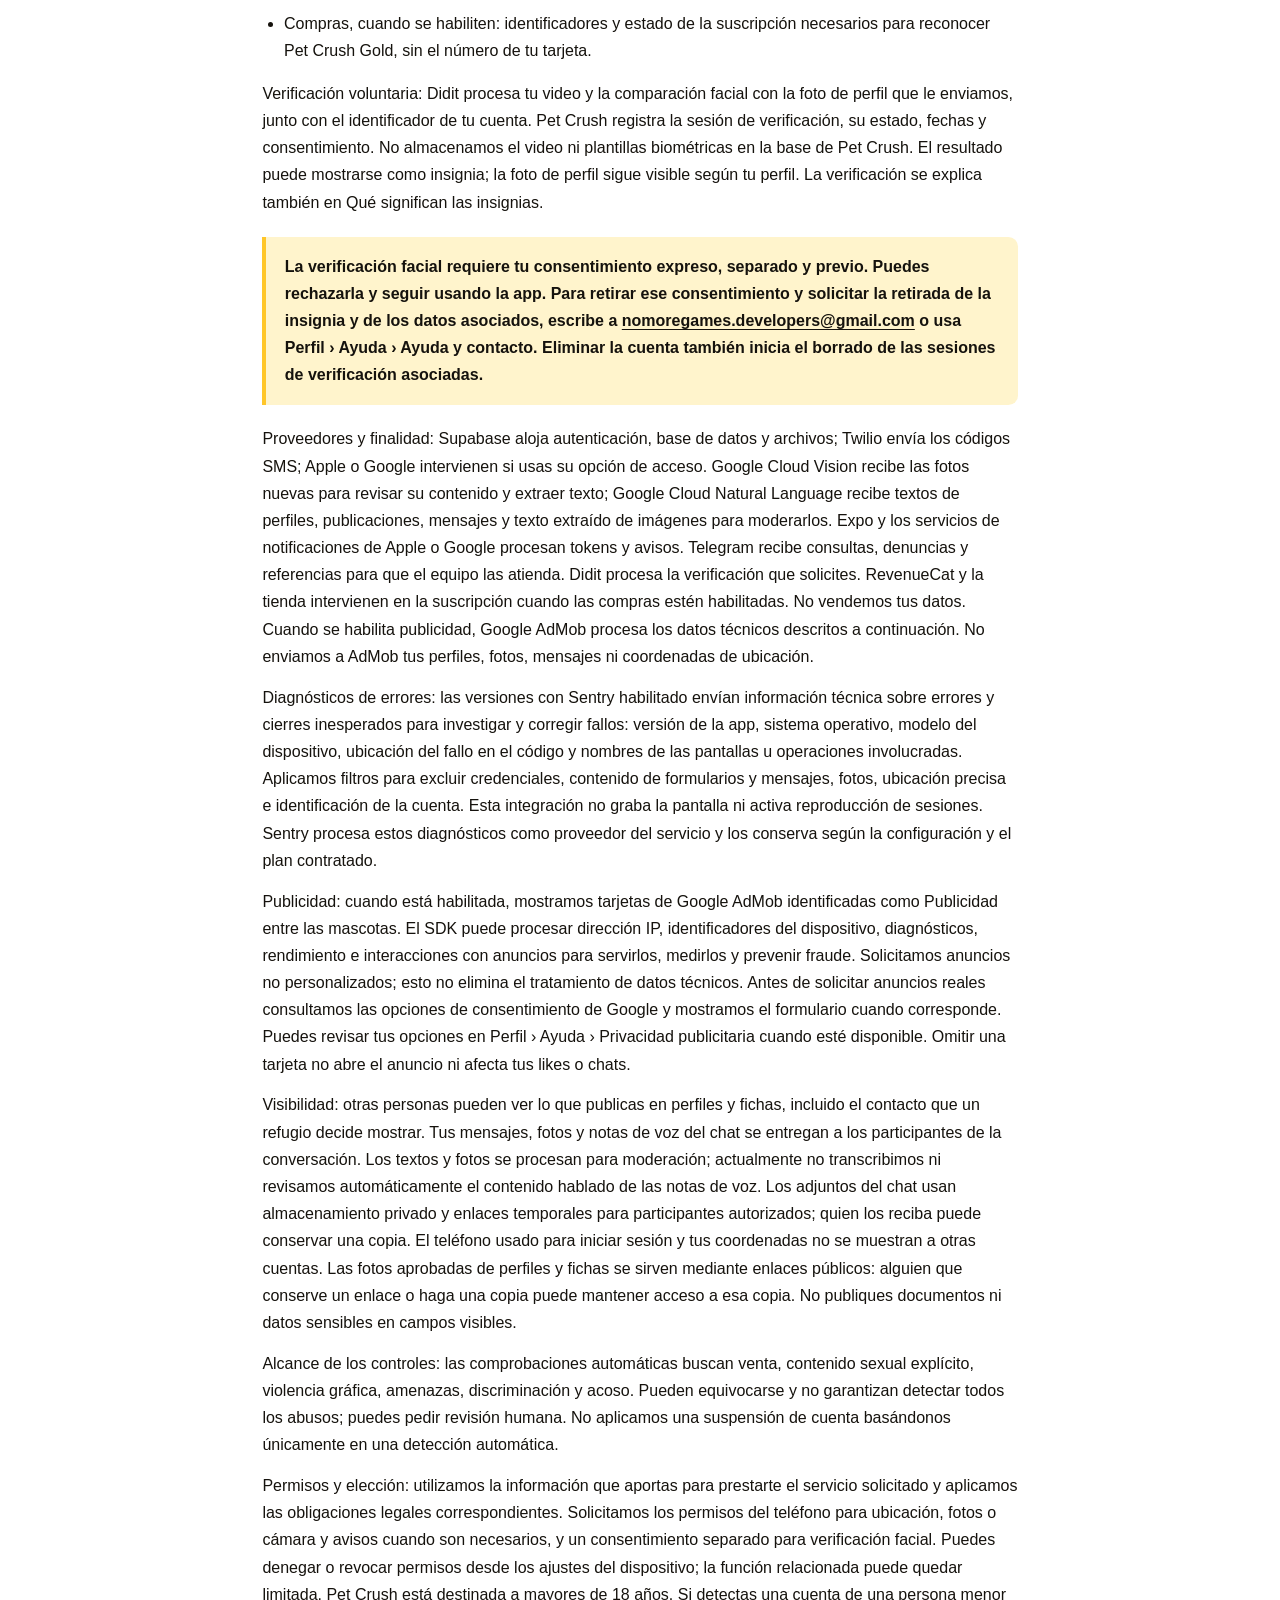
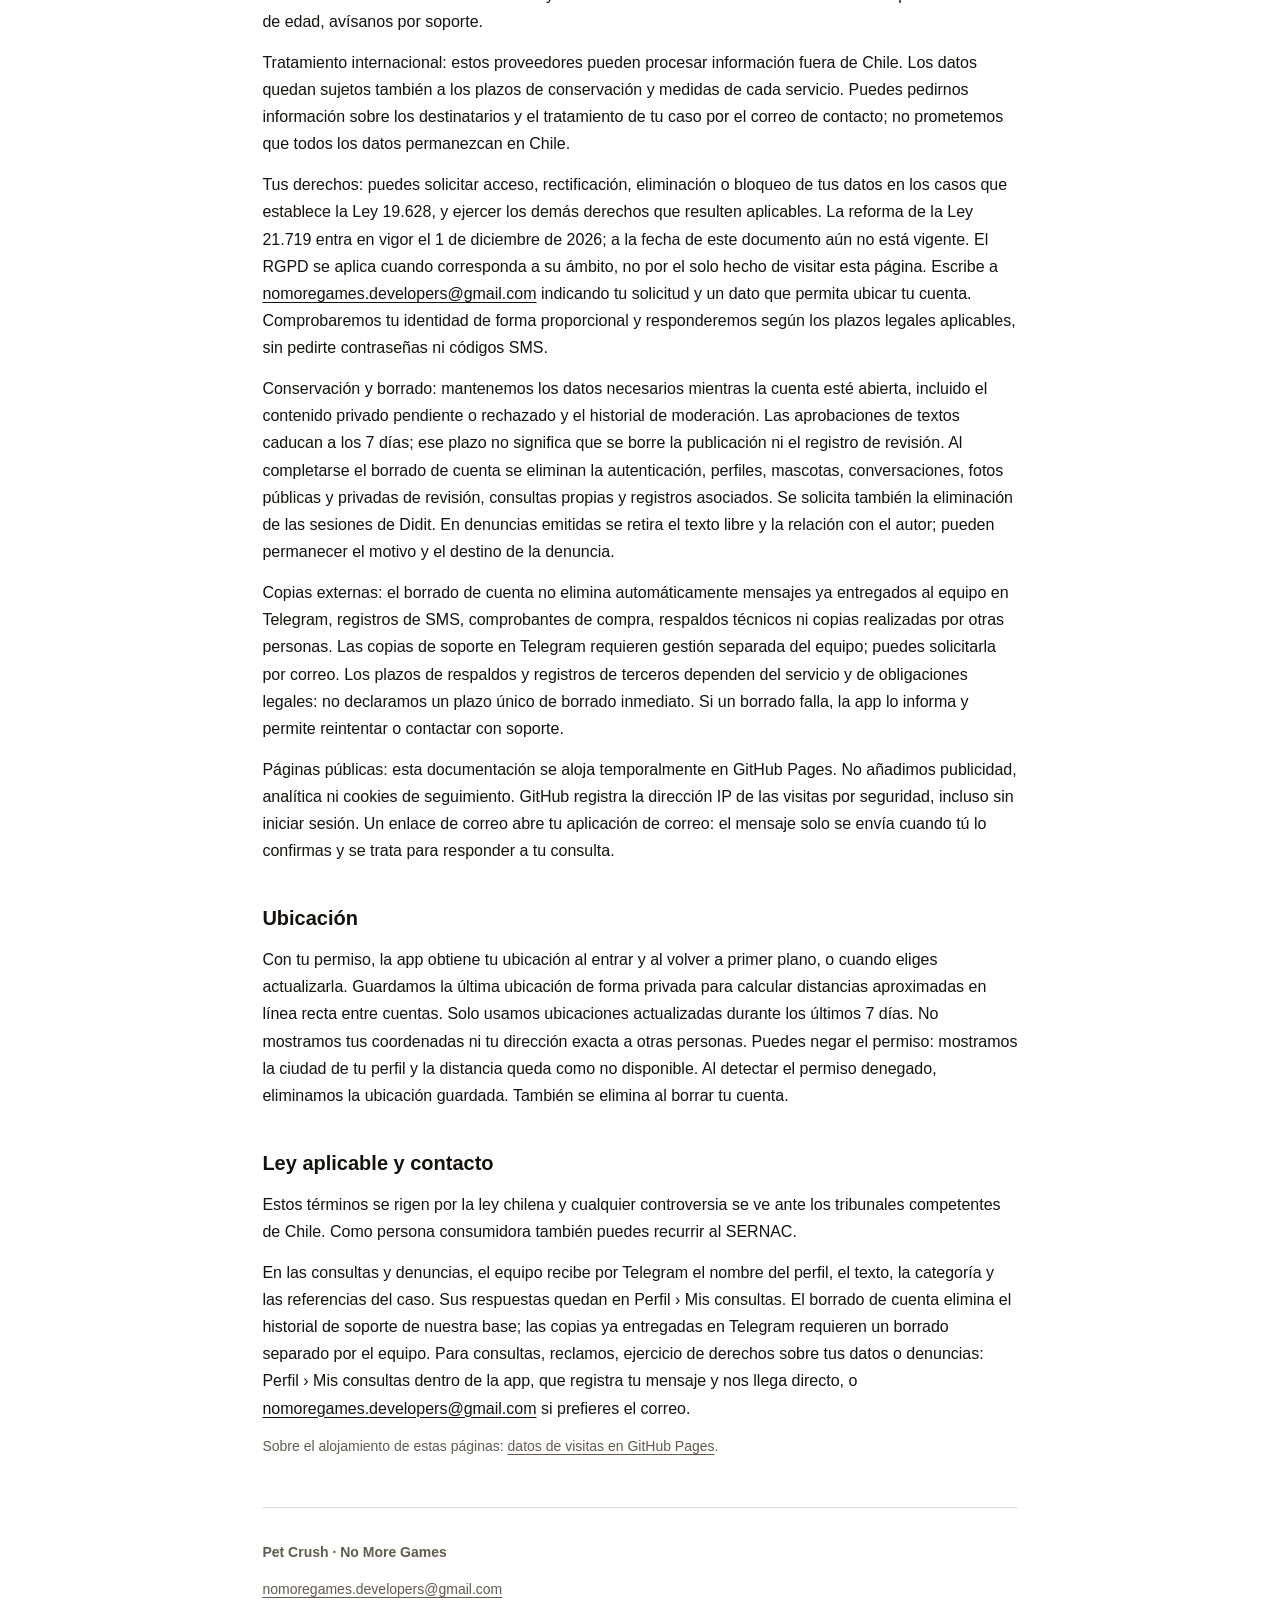
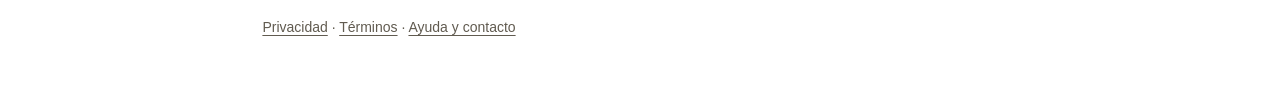
==== commit e5f5334d: "Informar diagnosticos de errores con Sentry" ====
--- a/privacidad.html
+++ b/privacidad.html
@@ -19,13 +19,14 @@
   <main id="lectura">
     <p class="eyebrow">NO MORE GAMES</p>
     <h1>Política de privacidad</h1>
-    <p class="date">Última actualización: 13 de septiembre de 2026</p>
+    <p class="date">Última actualización: 14 de septiembre de 2026</p>
     <p class="intro">Aquí explicamos qué información trata Pet Crush, para qué se utiliza, quién la recibe y cómo puedes pedir acceso, corrección o eliminación. Puedes contactar con No More Games en <a href="mailto:nomoregames.developers@gmail.com">nomoregames.developers@gmail.com</a> sin tener una cuenta en la app.</p>
     <nav class="contents" aria-label="En esta página"><strong>En esta página</strong><ul><li><a href="#datos">Tus datos personales</a></li><li><a href="#ubicacion">Ubicación</a></li><li><a href="#ley">Ley aplicable y contacto</a></li></ul></nav><section id="datos"><h2>Tus datos personales</h2><p>No More Games opera Pet Crush y atiende las solicitudes sobre datos personales en <a href="mailto:nomoregames.developers@gmail.com">nomoregames.developers@gmail.com</a>. Tratamos los siguientes datos para administrar tu cuenta, conectar personas y mascotas, mantener los chats y atender la seguridad y el soporte del servicio:</p>
 <ul><li>Cuenta: tu número de teléfono, que es con lo que entras. Lo usamos para mandarte un código de verificación por SMS y para que puedas recuperar tu cuenta; no aparece en tu perfil y no se lo mostramos a otras personas. El envío del SMS lo hace Twilio por encargo nuestro.</li><li>Si utilizas una opción disponible de acceso con Apple o Google: el identificador y los datos que ese servicio nos entrega, como correo y nombre.</li><li>Perfil: nombre, edad, género opcional declarado, ciudad, profesión, descripción y fotos que tú subes, tuyas y de tus mascotas.</li><li>Uso: likes, matches, contactos de adopción y mensajes.</li><li>Refugios: datos de la organización y su contacto, incluyendo razón social, RUT, correo, teléfono, sitio web y documentos de acreditación que aportes. La razón social y el RUT se guardan en el expediente privado; el nombre público del refugio puede ser distinto. Conservamos el estado y registro de revisión de su asociación.</li><li>Interés en adoptar: al activar «Me interesa adoptar» en tu perfil, compartes voluntariamente tu perfil personal con los refugios para que puedan verte como potencial adoptante e iniciar un chat contigo sobre una mascota. Puedes desactivarlo en cualquier momento: dejas de aparecer en Buscar adoptantes y los refugios no pueden iniciar nuevas conversaciones por esta opción. Las conversaciones ya abiertas se conservan y puedes bloquear a sus participantes. No es una postulación ni un compromiso de adoptar.</li><li>Ubicación: latitud y longitud que entrega el teléfono cuando das permiso; pueden ser precisas según tu configuración. Las usamos para calcular distancias aproximadas, como se explica en Ubicación.</li><li>Notificaciones: token del dispositivo, plataforma, sesión, preferencias y estados de entrega, para enviarte avisos cuando los habilitas.</li><li>Soporte y moderación: consultas, denuncias, bloqueos, medidas administrativas, referencias del caso y decisiones de revisión. Los controles de texto guardan una huella del contenido y su decisión; las fotos pendientes o rechazadas se conservan de forma privada para revisión.</li><li>Compras, cuando se habiliten: identificadores y estado de la suscripción necesarios para reconocer Pet Crush Gold, sin el número de tu tarjeta.</li></ul>
 <p>Verificación voluntaria: Didit procesa tu video y la comparación facial con la foto de perfil que le enviamos, junto con el identificador de tu cuenta. Pet Crush registra la sesión de verificación, su estado, fechas y consentimiento. No almacenamos el video ni plantillas biométricas en la base de Pet Crush. El resultado puede mostrarse como insignia; la foto de perfil sigue visible según tu perfil. La verificación se explica también en Qué significan las insignias.</p>
 <aside>La verificación facial requiere tu consentimiento expreso, separado y previo. Puedes rechazarla y seguir usando la app. Para retirar ese consentimiento y solicitar la retirada de la insignia y de los datos asociados, escribe a <a href="mailto:nomoregames.developers@gmail.com">nomoregames.developers@gmail.com</a> o usa Perfil › Ayuda › Ayuda y contacto. Eliminar la cuenta también inicia el borrado de las sesiones de verificación asociadas.</aside>
 <p>Proveedores y finalidad: Supabase aloja autenticación, base de datos y archivos; Twilio envía los códigos SMS; Apple o Google intervienen si usas su opción de acceso. Google Cloud Vision recibe las fotos nuevas para revisar su contenido y extraer texto; Google Cloud Natural Language recibe textos de perfiles, publicaciones, mensajes y texto extraído de imágenes para moderarlos. Expo y los servicios de notificaciones de Apple o Google procesan tokens y avisos. Telegram recibe consultas, denuncias y referencias para que el equipo las atienda. Didit procesa la verificación que solicites. RevenueCat y la tienda intervienen en la suscripción cuando las compras estén habilitadas. No vendemos tus datos. Cuando se habilita publicidad, Google AdMob procesa los datos técnicos descritos a continuación. No enviamos a AdMob tus perfiles, fotos, mensajes ni coordenadas de ubicación.</p>
+<p>Diagnósticos de errores: las versiones con Sentry habilitado envían información técnica sobre errores y cierres inesperados para investigar y corregir fallos: versión de la app, sistema operativo, modelo del dispositivo, ubicación del fallo en el código y nombres de las pantallas u operaciones involucradas. Aplicamos filtros para excluir credenciales, contenido de formularios y mensajes, fotos, ubicación precisa e identificación de la cuenta. Esta integración no graba la pantalla ni activa reproducción de sesiones. Sentry procesa estos diagnósticos como proveedor del servicio y los conserva según la configuración y el plan contratado.</p>
 <p>Publicidad: cuando está habilitada, mostramos tarjetas de Google AdMob identificadas como Publicidad entre las mascotas. El SDK puede procesar dirección IP, identificadores del dispositivo, diagnósticos, rendimiento e interacciones con anuncios para servirlos, medirlos y prevenir fraude. Solicitamos anuncios no personalizados; esto no elimina el tratamiento de datos técnicos. Antes de solicitar anuncios reales consultamos las opciones de consentimiento de Google y mostramos el formulario cuando corresponde. Puedes revisar tus opciones en Perfil › Ayuda › Privacidad publicitaria cuando esté disponible. Omitir una tarjeta no abre el anuncio ni afecta tus likes o chats.</p>
 <p>Visibilidad: otras personas pueden ver lo que publicas en perfiles y fichas, incluido el contacto que un refugio decide mostrar. Tus mensajes, fotos y notas de voz del chat se entregan a los participantes de la conversación. Los textos y fotos se procesan para moderación; actualmente no transcribimos ni revisamos automáticamente el contenido hablado de las notas de voz. Los adjuntos del chat usan almacenamiento privado y enlaces temporales para participantes autorizados; quien los reciba puede conservar una copia. El teléfono usado para iniciar sesión y tus coordenadas no se muestran a otras cuentas. Las fotos aprobadas de perfiles y fichas se sirven mediante enlaces públicos: alguien que conserve un enlace o haga una copia puede mantener acceso a esa copia. No publiques documentos ni datos sensibles en campos visibles.</p>
 <p>Alcance de los controles: las comprobaciones automáticas buscan venta, contenido sexual explícito, violencia gráfica, amenazas, discriminación y acoso. Pueden equivocarse y no garantizan detectar todos los abusos; puedes pedir revisión humana. No aplicamos una suspensión de cuenta basándonos únicamente en una detección automática.</p>
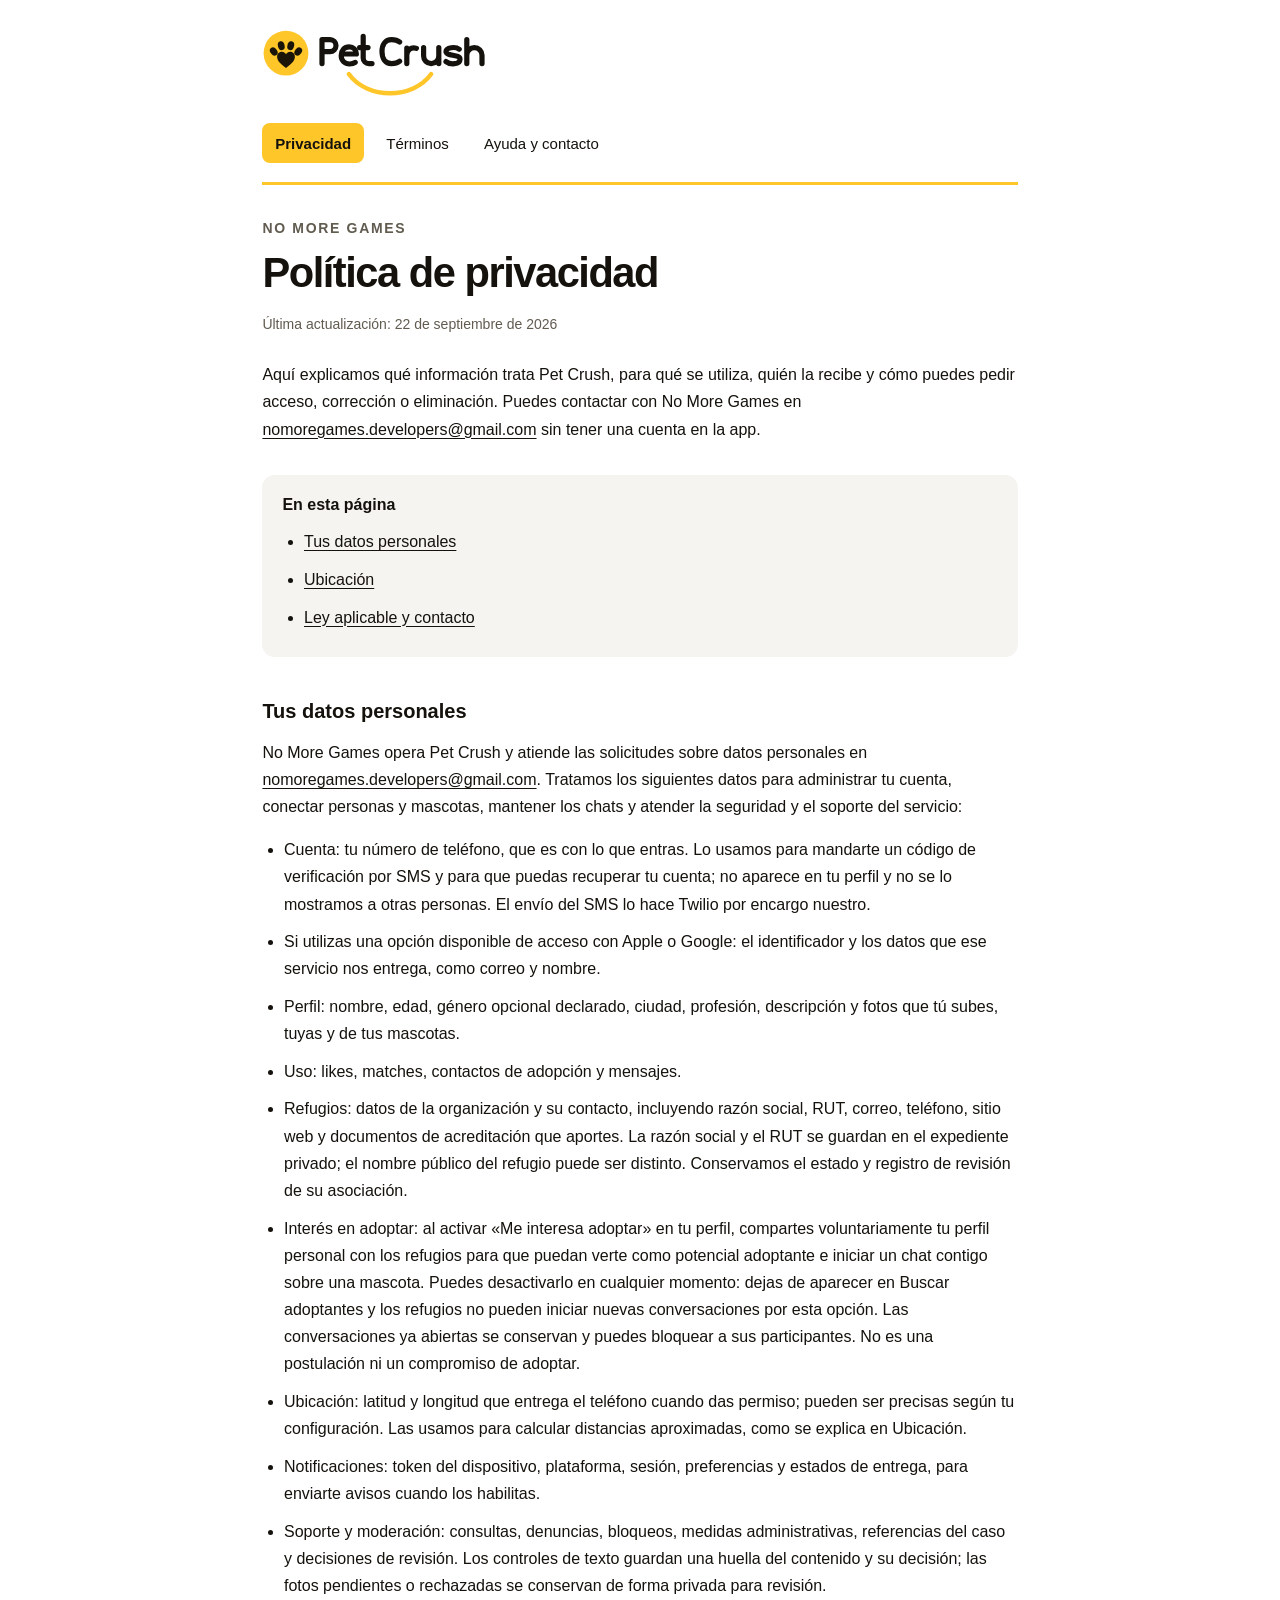
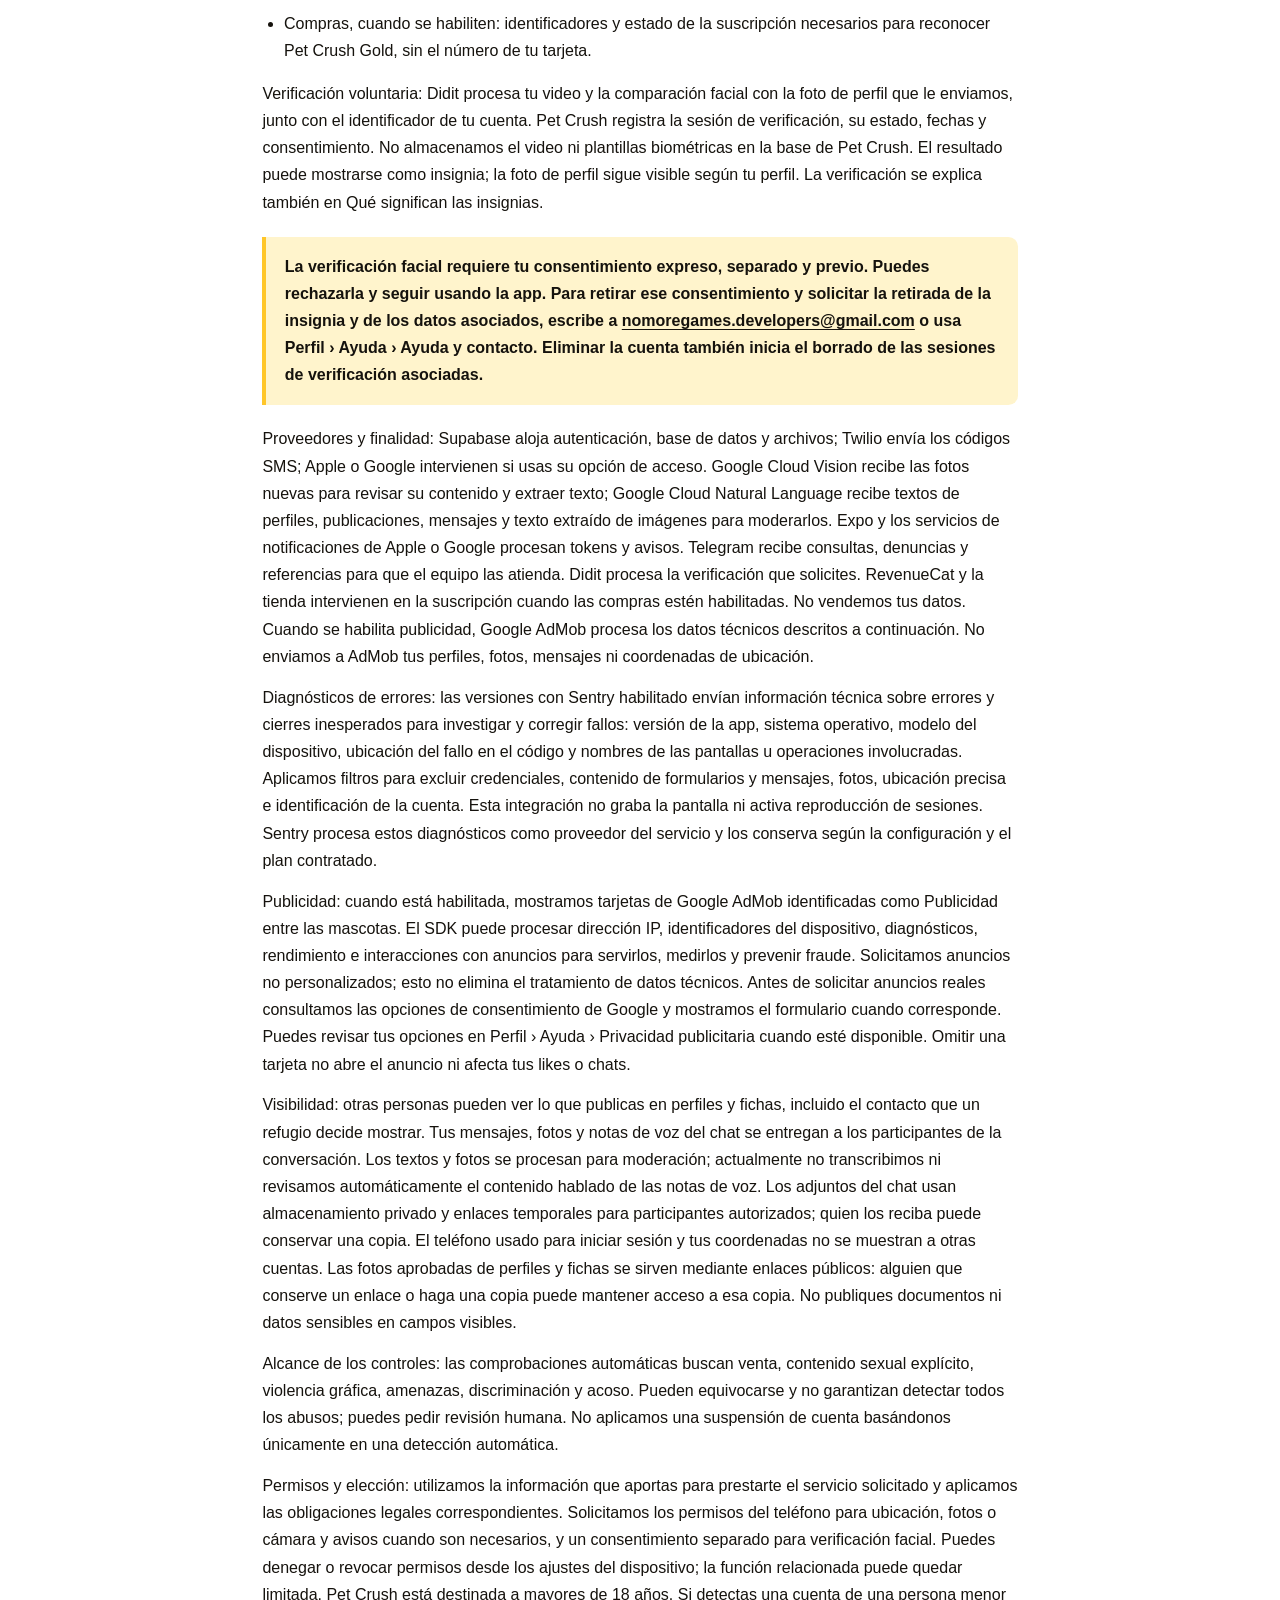
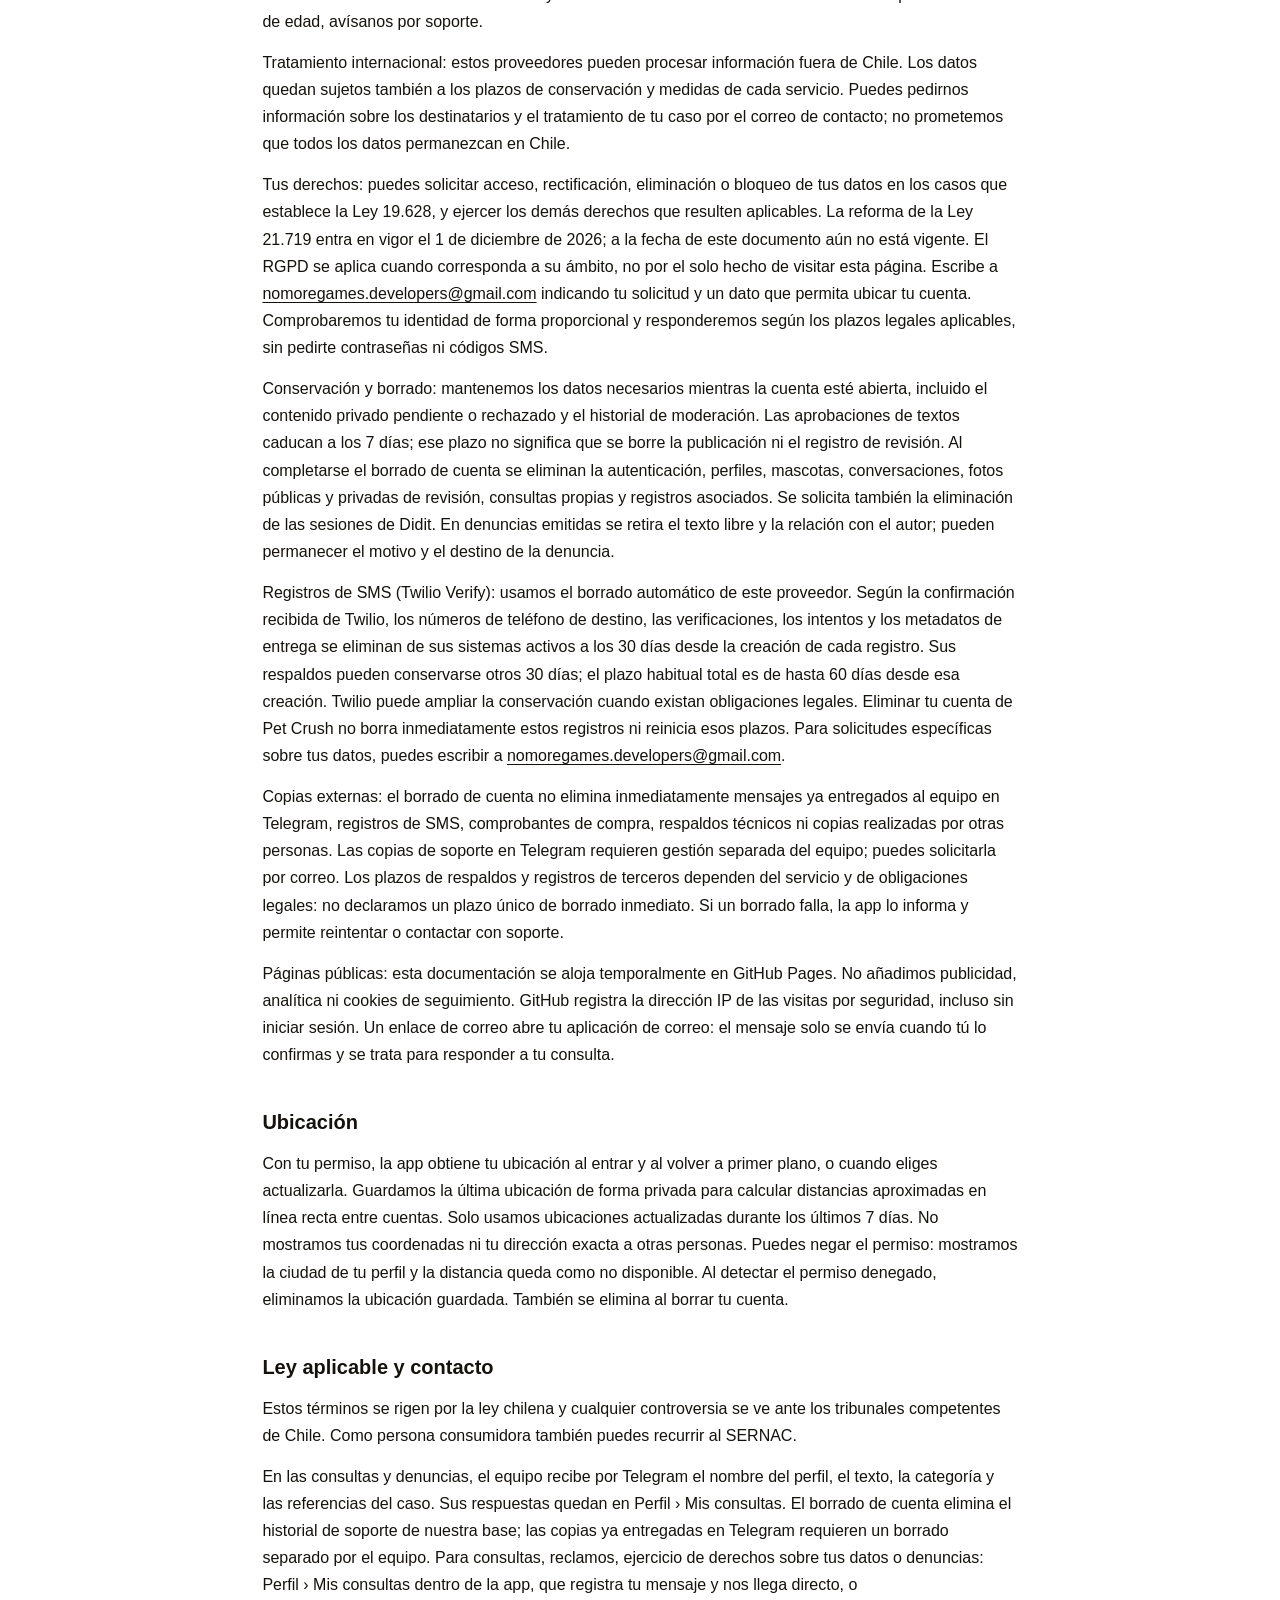
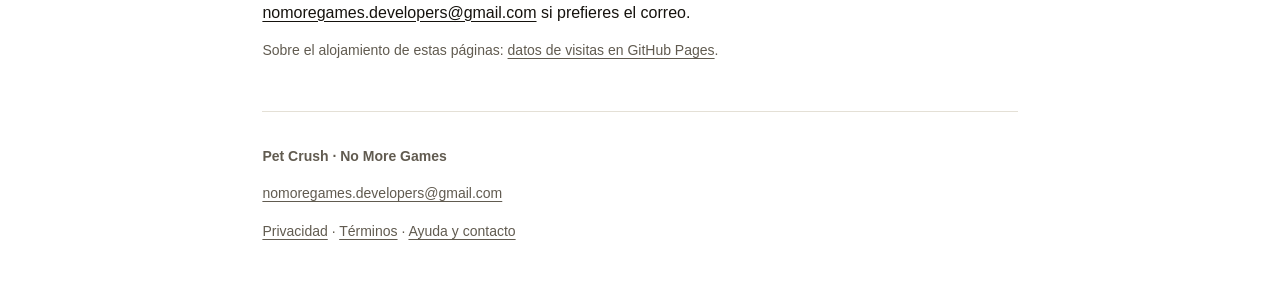
==== commit 87e82ab7: "Explicar retencion y borrado automatico de Twilio Verify" ====
--- a/privacidad.html
+++ b/privacidad.html
@@ -19,7 +19,7 @@
   <main id="lectura">
     <p class="eyebrow">NO MORE GAMES</p>
     <h1>Política de privacidad</h1>
-    <p class="date">Última actualización: 14 de septiembre de 2026</p>
+    <p class="date">Última actualización: 22 de septiembre de 2026</p>
     <p class="intro">Aquí explicamos qué información trata Pet Crush, para qué se utiliza, quién la recibe y cómo puedes pedir acceso, corrección o eliminación. Puedes contactar con No More Games en <a href="mailto:nomoregames.developers@gmail.com">nomoregames.developers@gmail.com</a> sin tener una cuenta en la app.</p>
     <nav class="contents" aria-label="En esta página"><strong>En esta página</strong><ul><li><a href="#datos">Tus datos personales</a></li><li><a href="#ubicacion">Ubicación</a></li><li><a href="#ley">Ley aplicable y contacto</a></li></ul></nav><section id="datos"><h2>Tus datos personales</h2><p>No More Games opera Pet Crush y atiende las solicitudes sobre datos personales en <a href="mailto:nomoregames.developers@gmail.com">nomoregames.developers@gmail.com</a>. Tratamos los siguientes datos para administrar tu cuenta, conectar personas y mascotas, mantener los chats y atender la seguridad y el soporte del servicio:</p>
 <ul><li>Cuenta: tu número de teléfono, que es con lo que entras. Lo usamos para mandarte un código de verificación por SMS y para que puedas recuperar tu cuenta; no aparece en tu perfil y no se lo mostramos a otras personas. El envío del SMS lo hace Twilio por encargo nuestro.</li><li>Si utilizas una opción disponible de acceso con Apple o Google: el identificador y los datos que ese servicio nos entrega, como correo y nombre.</li><li>Perfil: nombre, edad, género opcional declarado, ciudad, profesión, descripción y fotos que tú subes, tuyas y de tus mascotas.</li><li>Uso: likes, matches, contactos de adopción y mensajes.</li><li>Refugios: datos de la organización y su contacto, incluyendo razón social, RUT, correo, teléfono, sitio web y documentos de acreditación que aportes. La razón social y el RUT se guardan en el expediente privado; el nombre público del refugio puede ser distinto. Conservamos el estado y registro de revisión de su asociación.</li><li>Interés en adoptar: al activar «Me interesa adoptar» en tu perfil, compartes voluntariamente tu perfil personal con los refugios para que puedan verte como potencial adoptante e iniciar un chat contigo sobre una mascota. Puedes desactivarlo en cualquier momento: dejas de aparecer en Buscar adoptantes y los refugios no pueden iniciar nuevas conversaciones por esta opción. Las conversaciones ya abiertas se conservan y puedes bloquear a sus participantes. No es una postulación ni un compromiso de adoptar.</li><li>Ubicación: latitud y longitud que entrega el teléfono cuando das permiso; pueden ser precisas según tu configuración. Las usamos para calcular distancias aproximadas, como se explica en Ubicación.</li><li>Notificaciones: token del dispositivo, plataforma, sesión, preferencias y estados de entrega, para enviarte avisos cuando los habilitas.</li><li>Soporte y moderación: consultas, denuncias, bloqueos, medidas administrativas, referencias del caso y decisiones de revisión. Los controles de texto guardan una huella del contenido y su decisión; las fotos pendientes o rechazadas se conservan de forma privada para revisión.</li><li>Compras, cuando se habiliten: identificadores y estado de la suscripción necesarios para reconocer Pet Crush Gold, sin el número de tu tarjeta.</li></ul>
@@ -34,7 +34,8 @@
 <p>Tratamiento internacional: estos proveedores pueden procesar información fuera de Chile. Los datos quedan sujetos también a los plazos de conservación y medidas de cada servicio. Puedes pedirnos información sobre los destinatarios y el tratamiento de tu caso por el correo de contacto; no prometemos que todos los datos permanezcan en Chile.</p>
 <p>Tus derechos: puedes solicitar acceso, rectificación, eliminación o bloqueo de tus datos en los casos que establece la Ley 19.628, y ejercer los demás derechos que resulten aplicables. La reforma de la Ley 21.719 entra en vigor el 1 de diciembre de 2026; a la fecha de este documento aún no está vigente. El RGPD se aplica cuando corresponda a su ámbito, no por el solo hecho de visitar esta página. Escribe a <a href="mailto:nomoregames.developers@gmail.com">nomoregames.developers@gmail.com</a> indicando tu solicitud y un dato que permita ubicar tu cuenta. Comprobaremos tu identidad de forma proporcional y responderemos según los plazos legales aplicables, sin pedirte contraseñas ni códigos SMS.</p>
 <p>Conservación y borrado: mantenemos los datos necesarios mientras la cuenta esté abierta, incluido el contenido privado pendiente o rechazado y el historial de moderación. Las aprobaciones de textos caducan a los 7 días; ese plazo no significa que se borre la publicación ni el registro de revisión. Al completarse el borrado de cuenta se eliminan la autenticación, perfiles, mascotas, conversaciones, fotos públicas y privadas de revisión, consultas propias y registros asociados. Se solicita también la eliminación de las sesiones de Didit. En denuncias emitidas se retira el texto libre y la relación con el autor; pueden permanecer el motivo y el destino de la denuncia.</p>
-<p>Copias externas: el borrado de cuenta no elimina automáticamente mensajes ya entregados al equipo en Telegram, registros de SMS, comprobantes de compra, respaldos técnicos ni copias realizadas por otras personas. Las copias de soporte en Telegram requieren gestión separada del equipo; puedes solicitarla por correo. Los plazos de respaldos y registros de terceros dependen del servicio y de obligaciones legales: no declaramos un plazo único de borrado inmediato. Si un borrado falla, la app lo informa y permite reintentar o contactar con soporte.</p>
+<p>Registros de SMS (Twilio Verify): usamos el borrado automático de este proveedor. Según la confirmación recibida de Twilio, los números de teléfono de destino, las verificaciones, los intentos y los metadatos de entrega se eliminan de sus sistemas activos a los 30 días desde la creación de cada registro. Sus respaldos pueden conservarse otros 30 días; el plazo habitual total es de hasta 60 días desde esa creación. Twilio puede ampliar la conservación cuando existan obligaciones legales. Eliminar tu cuenta de Pet Crush no borra inmediatamente estos registros ni reinicia esos plazos. Para solicitudes específicas sobre tus datos, puedes escribir a <a href="mailto:nomoregames.developers@gmail.com">nomoregames.developers@gmail.com</a>.</p>
+<p>Copias externas: el borrado de cuenta no elimina inmediatamente mensajes ya entregados al equipo en Telegram, registros de SMS, comprobantes de compra, respaldos técnicos ni copias realizadas por otras personas. Las copias de soporte en Telegram requieren gestión separada del equipo; puedes solicitarla por correo. Los plazos de respaldos y registros de terceros dependen del servicio y de obligaciones legales: no declaramos un plazo único de borrado inmediato. Si un borrado falla, la app lo informa y permite reintentar o contactar con soporte.</p>
 <p>Páginas públicas: esta documentación se aloja temporalmente en GitHub Pages. No añadimos publicidad, analítica ni cookies de seguimiento. GitHub registra la dirección IP de las visitas por seguridad, incluso sin iniciar sesión. Un enlace de correo abre tu aplicación de correo: el mensaje solo se envía cuando tú lo confirmas y se trata para responder a tu consulta.</p></section>
 <section id="ubicacion"><h2>Ubicación</h2><p>Con tu permiso, la app obtiene tu ubicación al entrar y al volver a primer plano, o cuando eliges actualizarla. Guardamos la última ubicación de forma privada para calcular distancias aproximadas en línea recta entre cuentas. Solo usamos ubicaciones actualizadas durante los últimos 7 días. No mostramos tus coordenadas ni tu dirección exacta a otras personas. Puedes negar el permiso: mostramos la ciudad de tu perfil y la distancia queda como no disponible. Al detectar el permiso denegado, eliminamos la ubicación guardada. También se elimina al borrar tu cuenta.</p></section>
 <section id="ley"><h2>Ley aplicable y contacto</h2><p>Estos términos se rigen por la ley chilena y cualquier controversia se ve ante los tribunales competentes de Chile. Como persona consumidora también puedes recurrir al SERNAC.</p>
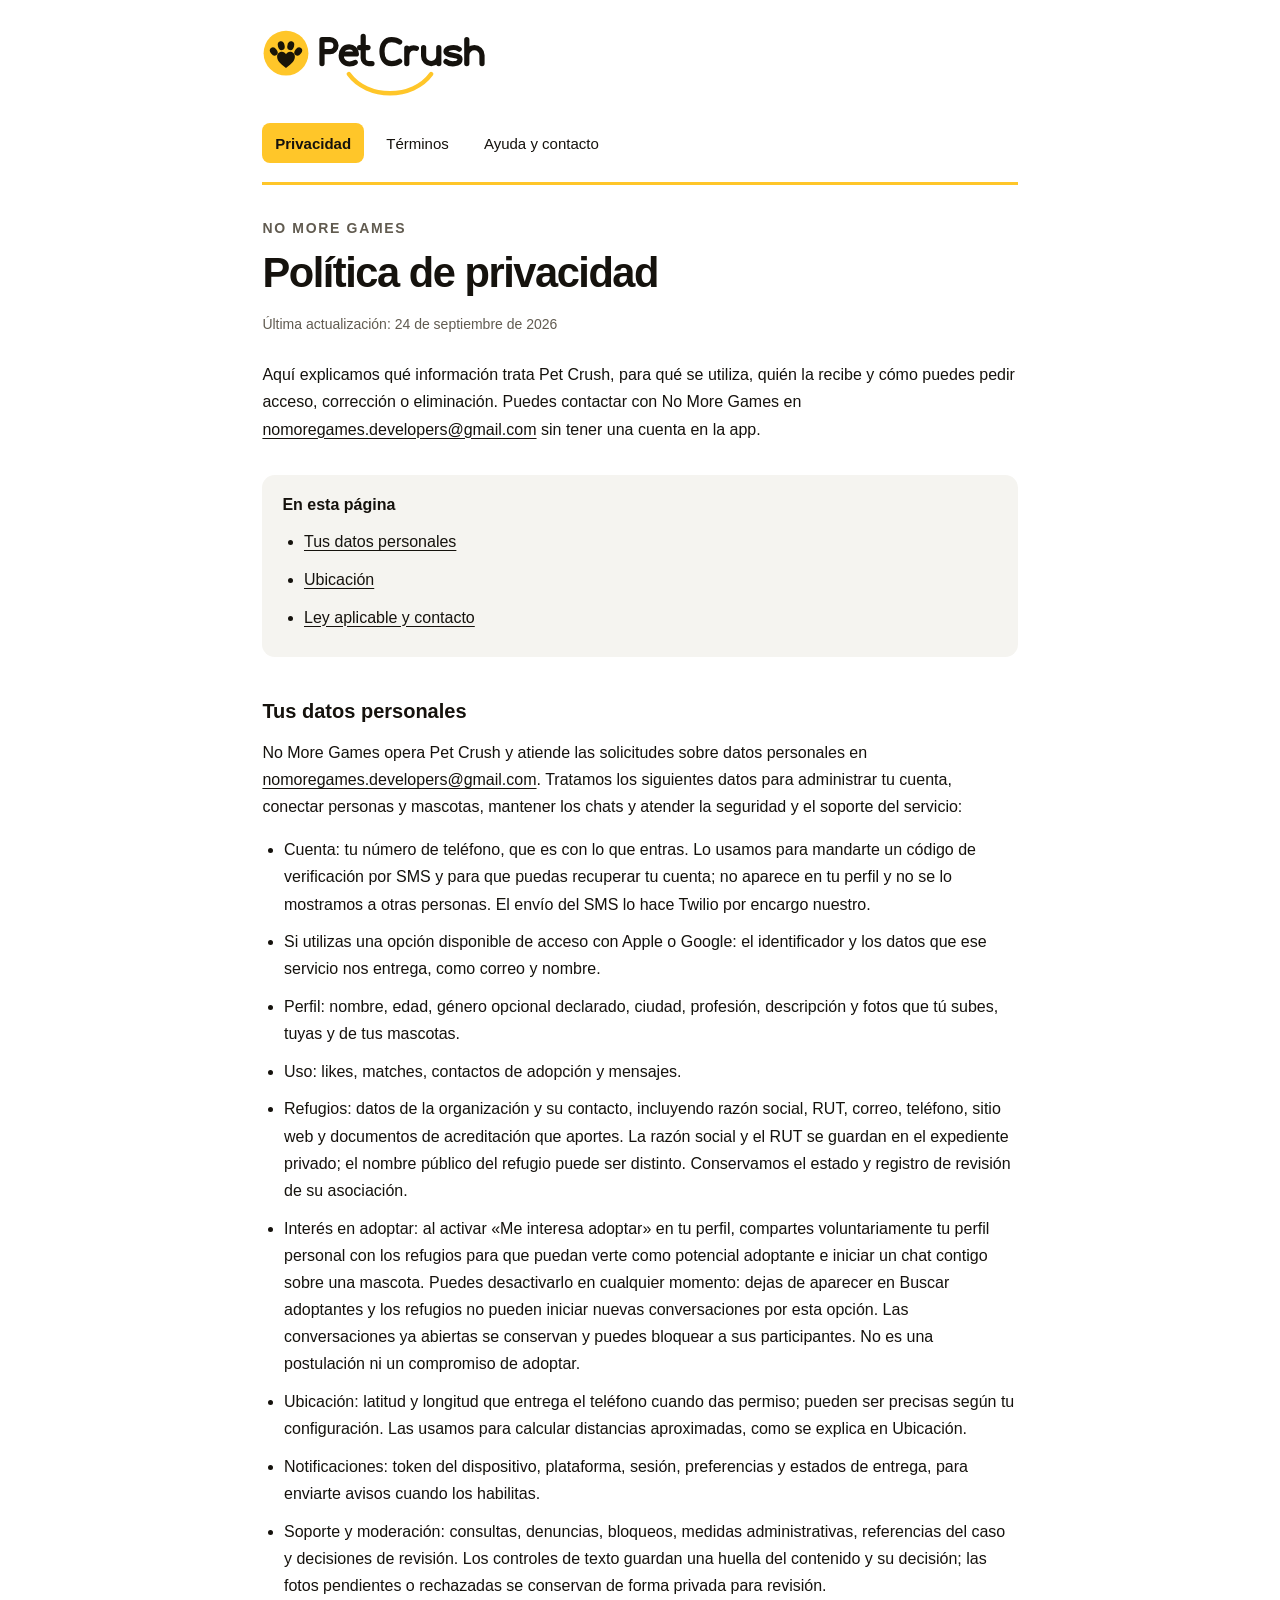
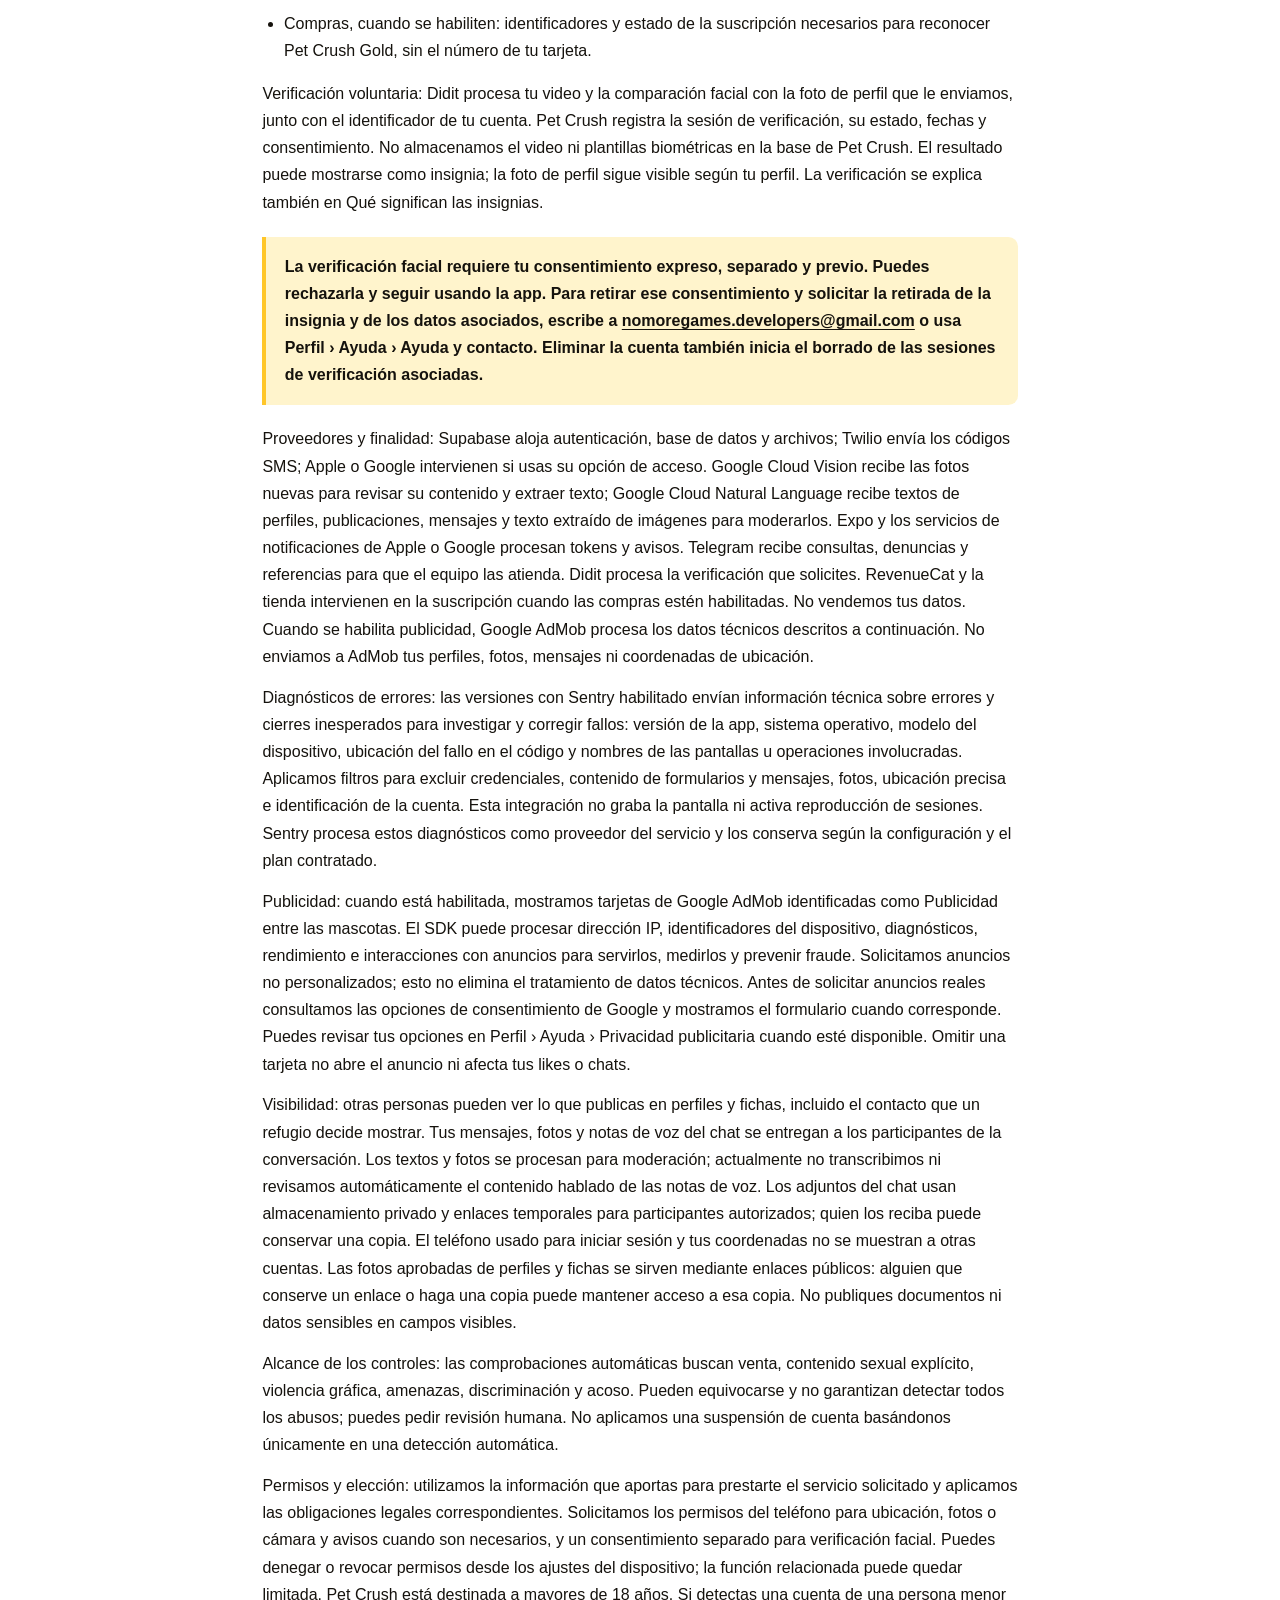
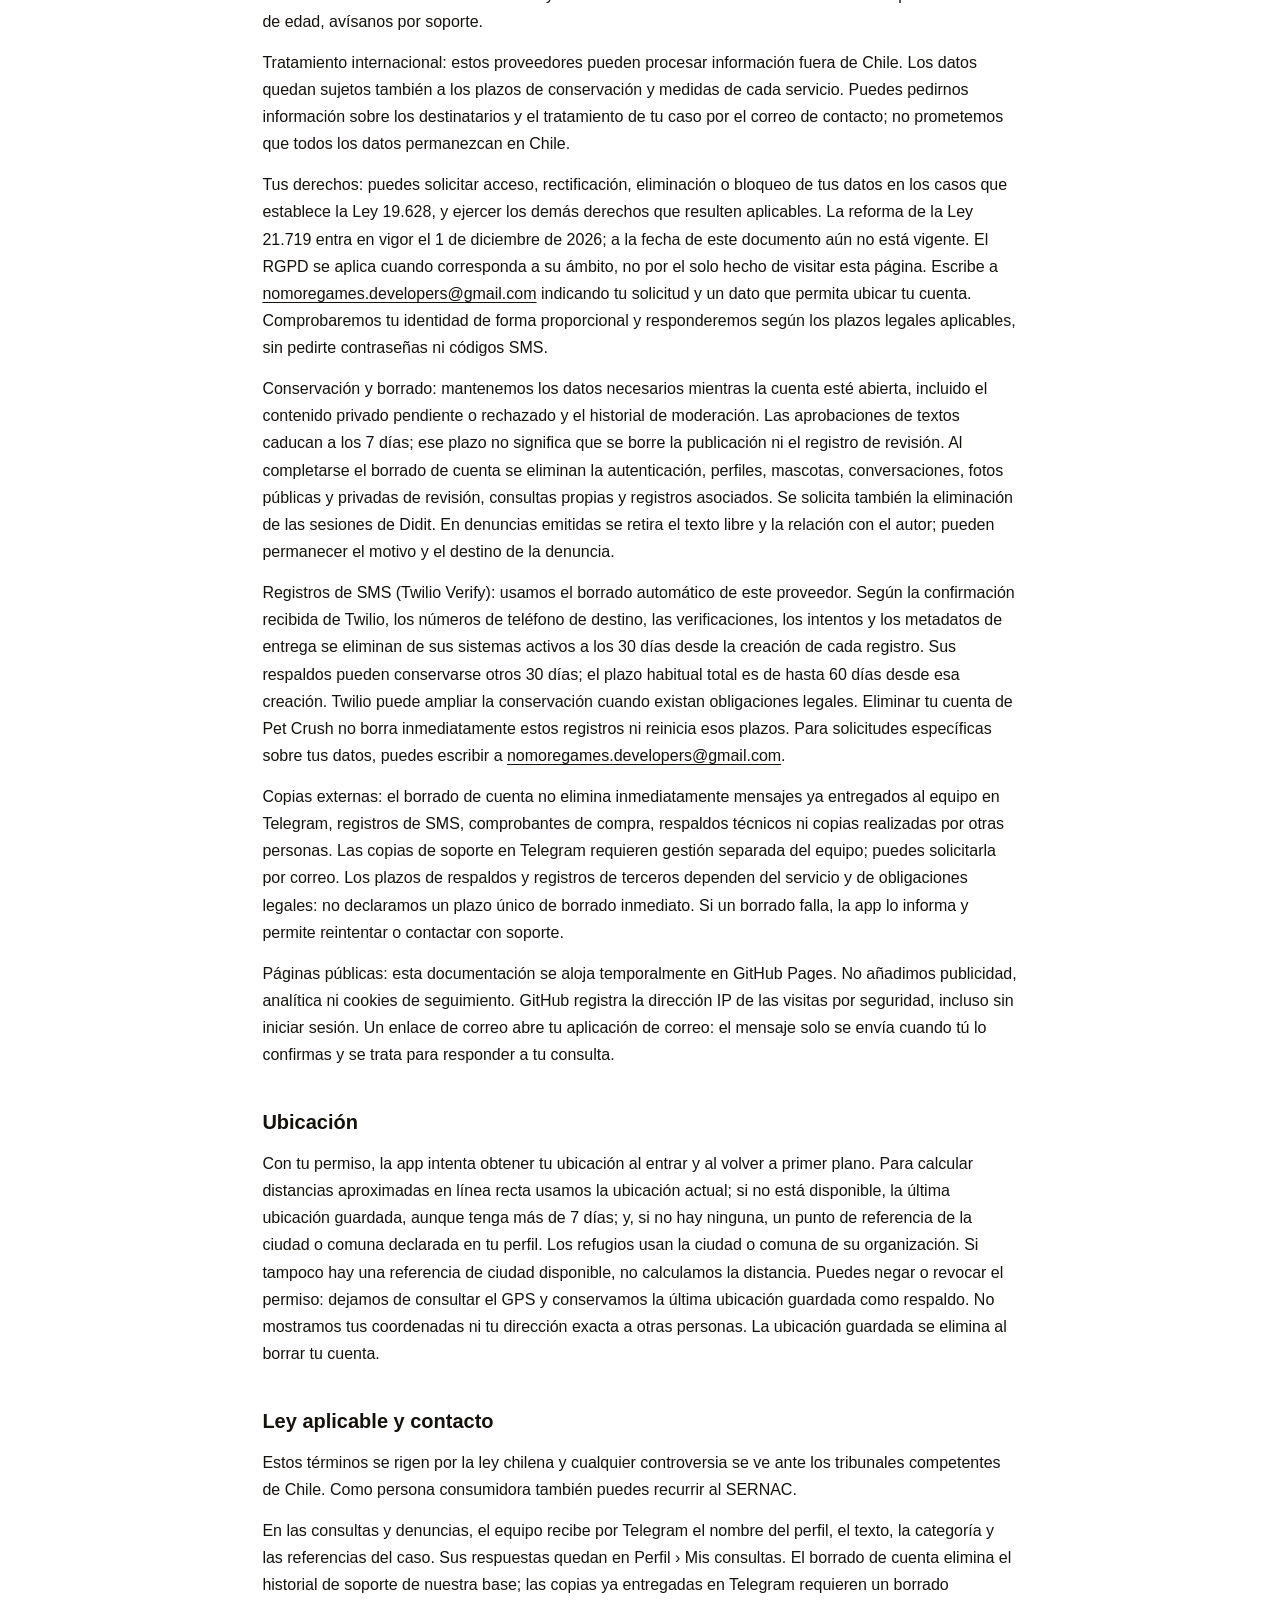
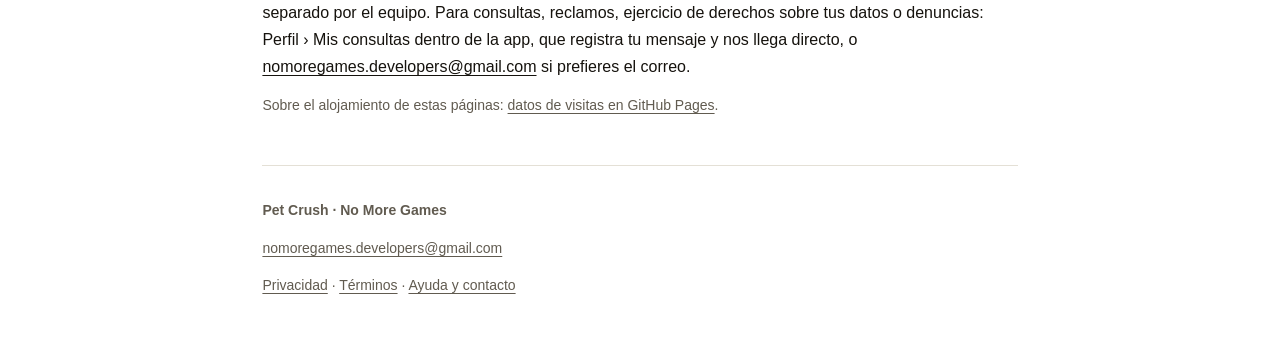
==== commit f144f514: "docs: explain last location and city fallback" ====
--- a/privacidad.html
+++ b/privacidad.html
@@ -19,7 +19,7 @@
   <main id="lectura">
     <p class="eyebrow">NO MORE GAMES</p>
     <h1>Política de privacidad</h1>
-    <p class="date">Última actualización: 22 de septiembre de 2026</p>
+    <p class="date">Última actualización: 24 de septiembre de 2026</p>
     <p class="intro">Aquí explicamos qué información trata Pet Crush, para qué se utiliza, quién la recibe y cómo puedes pedir acceso, corrección o eliminación. Puedes contactar con No More Games en <a href="mailto:nomoregames.developers@gmail.com">nomoregames.developers@gmail.com</a> sin tener una cuenta en la app.</p>
     <nav class="contents" aria-label="En esta página"><strong>En esta página</strong><ul><li><a href="#datos">Tus datos personales</a></li><li><a href="#ubicacion">Ubicación</a></li><li><a href="#ley">Ley aplicable y contacto</a></li></ul></nav><section id="datos"><h2>Tus datos personales</h2><p>No More Games opera Pet Crush y atiende las solicitudes sobre datos personales en <a href="mailto:nomoregames.developers@gmail.com">nomoregames.developers@gmail.com</a>. Tratamos los siguientes datos para administrar tu cuenta, conectar personas y mascotas, mantener los chats y atender la seguridad y el soporte del servicio:</p>
 <ul><li>Cuenta: tu número de teléfono, que es con lo que entras. Lo usamos para mandarte un código de verificación por SMS y para que puedas recuperar tu cuenta; no aparece en tu perfil y no se lo mostramos a otras personas. El envío del SMS lo hace Twilio por encargo nuestro.</li><li>Si utilizas una opción disponible de acceso con Apple o Google: el identificador y los datos que ese servicio nos entrega, como correo y nombre.</li><li>Perfil: nombre, edad, género opcional declarado, ciudad, profesión, descripción y fotos que tú subes, tuyas y de tus mascotas.</li><li>Uso: likes, matches, contactos de adopción y mensajes.</li><li>Refugios: datos de la organización y su contacto, incluyendo razón social, RUT, correo, teléfono, sitio web y documentos de acreditación que aportes. La razón social y el RUT se guardan en el expediente privado; el nombre público del refugio puede ser distinto. Conservamos el estado y registro de revisión de su asociación.</li><li>Interés en adoptar: al activar «Me interesa adoptar» en tu perfil, compartes voluntariamente tu perfil personal con los refugios para que puedan verte como potencial adoptante e iniciar un chat contigo sobre una mascota. Puedes desactivarlo en cualquier momento: dejas de aparecer en Buscar adoptantes y los refugios no pueden iniciar nuevas conversaciones por esta opción. Las conversaciones ya abiertas se conservan y puedes bloquear a sus participantes. No es una postulación ni un compromiso de adoptar.</li><li>Ubicación: latitud y longitud que entrega el teléfono cuando das permiso; pueden ser precisas según tu configuración. Las usamos para calcular distancias aproximadas, como se explica en Ubicación.</li><li>Notificaciones: token del dispositivo, plataforma, sesión, preferencias y estados de entrega, para enviarte avisos cuando los habilitas.</li><li>Soporte y moderación: consultas, denuncias, bloqueos, medidas administrativas, referencias del caso y decisiones de revisión. Los controles de texto guardan una huella del contenido y su decisión; las fotos pendientes o rechazadas se conservan de forma privada para revisión.</li><li>Compras, cuando se habiliten: identificadores y estado de la suscripción necesarios para reconocer Pet Crush Gold, sin el número de tu tarjeta.</li></ul>
@@ -37,7 +37,7 @@
 <p>Registros de SMS (Twilio Verify): usamos el borrado automático de este proveedor. Según la confirmación recibida de Twilio, los números de teléfono de destino, las verificaciones, los intentos y los metadatos de entrega se eliminan de sus sistemas activos a los 30 días desde la creación de cada registro. Sus respaldos pueden conservarse otros 30 días; el plazo habitual total es de hasta 60 días desde esa creación. Twilio puede ampliar la conservación cuando existan obligaciones legales. Eliminar tu cuenta de Pet Crush no borra inmediatamente estos registros ni reinicia esos plazos. Para solicitudes específicas sobre tus datos, puedes escribir a <a href="mailto:nomoregames.developers@gmail.com">nomoregames.developers@gmail.com</a>.</p>
 <p>Copias externas: el borrado de cuenta no elimina inmediatamente mensajes ya entregados al equipo en Telegram, registros de SMS, comprobantes de compra, respaldos técnicos ni copias realizadas por otras personas. Las copias de soporte en Telegram requieren gestión separada del equipo; puedes solicitarla por correo. Los plazos de respaldos y registros de terceros dependen del servicio y de obligaciones legales: no declaramos un plazo único de borrado inmediato. Si un borrado falla, la app lo informa y permite reintentar o contactar con soporte.</p>
 <p>Páginas públicas: esta documentación se aloja temporalmente en GitHub Pages. No añadimos publicidad, analítica ni cookies de seguimiento. GitHub registra la dirección IP de las visitas por seguridad, incluso sin iniciar sesión. Un enlace de correo abre tu aplicación de correo: el mensaje solo se envía cuando tú lo confirmas y se trata para responder a tu consulta.</p></section>
-<section id="ubicacion"><h2>Ubicación</h2><p>Con tu permiso, la app obtiene tu ubicación al entrar y al volver a primer plano, o cuando eliges actualizarla. Guardamos la última ubicación de forma privada para calcular distancias aproximadas en línea recta entre cuentas. Solo usamos ubicaciones actualizadas durante los últimos 7 días. No mostramos tus coordenadas ni tu dirección exacta a otras personas. Puedes negar el permiso: mostramos la ciudad de tu perfil y la distancia queda como no disponible. Al detectar el permiso denegado, eliminamos la ubicación guardada. También se elimina al borrar tu cuenta.</p></section>
+<section id="ubicacion"><h2>Ubicación</h2><p>Con tu permiso, la app intenta obtener tu ubicación al entrar y al volver a primer plano. Para calcular distancias aproximadas en línea recta usamos la ubicación actual; si no está disponible, la última ubicación guardada, aunque tenga más de 7 días; y, si no hay ninguna, un punto de referencia de la ciudad o comuna declarada en tu perfil. Los refugios usan la ciudad o comuna de su organización. Si tampoco hay una referencia de ciudad disponible, no calculamos la distancia. Puedes negar o revocar el permiso: dejamos de consultar el GPS y conservamos la última ubicación guardada como respaldo. No mostramos tus coordenadas ni tu dirección exacta a otras personas. La ubicación guardada se elimina al borrar tu cuenta.</p></section>
 <section id="ley"><h2>Ley aplicable y contacto</h2><p>Estos términos se rigen por la ley chilena y cualquier controversia se ve ante los tribunales competentes de Chile. Como persona consumidora también puedes recurrir al SERNAC.</p>
 <p>En las consultas y denuncias, el equipo recibe por Telegram el nombre del perfil, el texto, la categoría y las referencias del caso. Sus respuestas quedan en Perfil › Mis consultas. El borrado de cuenta elimina el historial de soporte de nuestra base; las copias ya entregadas en Telegram requieren un borrado separado por el equipo. Para consultas, reclamos, ejercicio de derechos sobre tus datos o denuncias: Perfil › Mis consultas dentro de la app, que registra tu mensaje y nos llega directo, o <a href="mailto:nomoregames.developers@gmail.com">nomoregames.developers@gmail.com</a> si prefieres el correo.</p></section><p class="note">Sobre el alojamiento de estas páginas: <a href="https://docs.github.com/en/pages/getting-started-with-github-pages/what-is-github-pages#data-collection">datos de visitas en GitHub Pages</a>.</p>
   </main>
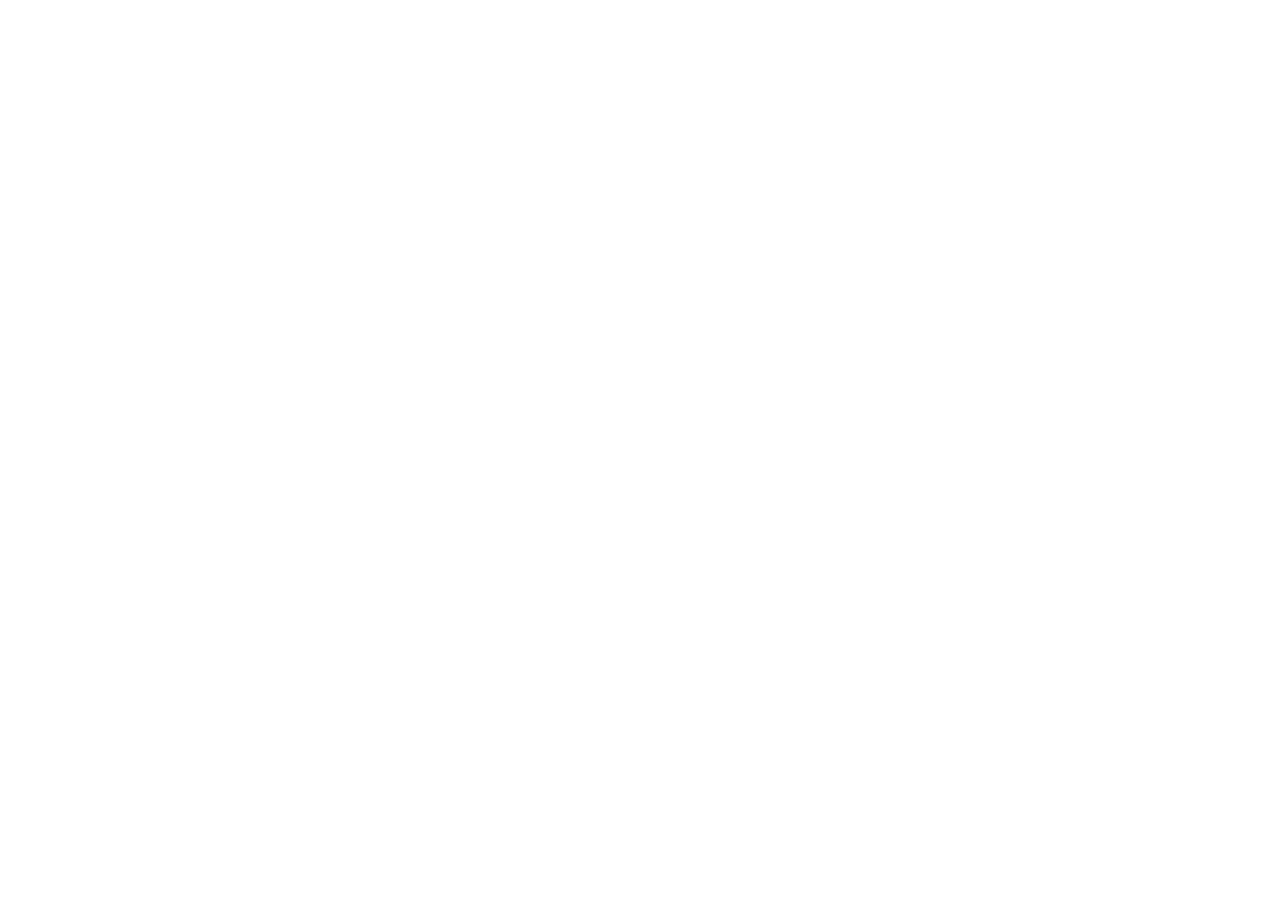
==== commit 60167cd2: "docs: redirect legacy legal pages to the unified Pet Crush site" ====
--- a/privacidad.html
+++ b/privacidad.html
@@ -3,49 +3,12 @@
 <head>
 <meta charset="utf-8">
 <meta name="viewport" content="width=device-width, initial-scale=1">
-<meta name="referrer" content="strict-origin-when-cross-origin">
 <title>Política de privacidad · Pet Crush</title>
-<meta name="description" content="Datos personales, proveedores, conservación y cómo ejercer tus derechos en Pet Crush.">
-<link rel="canonical" href="https://scastit.github.io/petmatch-legal/privacidad.html">
-<link rel="stylesheet" href="styles.css">
+<link rel="canonical" href="https://petcrush.cl/legal/privacidad.html">
+<meta http-equiv="refresh" content="0; url=https://petcrush.cl/legal/privacidad.html">
+<script>window.location.replace("https://petcrush.cl/legal/privacidad.html" + window.location.search + window.location.hash);</script>
 </head>
 <body>
-<a class="skip" href="#lectura">Ir al contenido</a>
-<div class="wrap">
-  <header>
-    <a class="brand" href="index.html" aria-label="Pet Crush: inicio"><img src="brand/logo.svg" width="232" height="72" alt="Pet Crush"></a>
-    <nav class="pages" aria-label="Documentos y ayuda"><a href="privacidad.html" aria-current="page">Privacidad</a><a href="terminos.html">Términos</a><a href="soporte.html">Ayuda y contacto</a></nav>
-  </header>
-  <main id="lectura">
-    <p class="eyebrow">NO MORE GAMES</p>
-    <h1>Política de privacidad</h1>
-    <p class="date">Última actualización: 24 de septiembre de 2026</p>
-    <p class="intro">Aquí explicamos qué información trata Pet Crush, para qué se utiliza, quién la recibe y cómo puedes pedir acceso, corrección o eliminación. Puedes contactar con No More Games en <a href="mailto:nomoregames.developers@gmail.com">nomoregames.developers@gmail.com</a> sin tener una cuenta en la app.</p>
-    <nav class="contents" aria-label="En esta página"><strong>En esta página</strong><ul><li><a href="#datos">Tus datos personales</a></li><li><a href="#ubicacion">Ubicación</a></li><li><a href="#ley">Ley aplicable y contacto</a></li></ul></nav><section id="datos"><h2>Tus datos personales</h2><p>No More Games opera Pet Crush y atiende las solicitudes sobre datos personales en <a href="mailto:nomoregames.developers@gmail.com">nomoregames.developers@gmail.com</a>. Tratamos los siguientes datos para administrar tu cuenta, conectar personas y mascotas, mantener los chats y atender la seguridad y el soporte del servicio:</p>
-<ul><li>Cuenta: tu número de teléfono, que es con lo que entras. Lo usamos para mandarte un código de verificación por SMS y para que puedas recuperar tu cuenta; no aparece en tu perfil y no se lo mostramos a otras personas. El envío del SMS lo hace Twilio por encargo nuestro.</li><li>Si utilizas una opción disponible de acceso con Apple o Google: el identificador y los datos que ese servicio nos entrega, como correo y nombre.</li><li>Perfil: nombre, edad, género opcional declarado, ciudad, profesión, descripción y fotos que tú subes, tuyas y de tus mascotas.</li><li>Uso: likes, matches, contactos de adopción y mensajes.</li><li>Refugios: datos de la organización y su contacto, incluyendo razón social, RUT, correo, teléfono, sitio web y documentos de acreditación que aportes. La razón social y el RUT se guardan en el expediente privado; el nombre público del refugio puede ser distinto. Conservamos el estado y registro de revisión de su asociación.</li><li>Interés en adoptar: al activar «Me interesa adoptar» en tu perfil, compartes voluntariamente tu perfil personal con los refugios para que puedan verte como potencial adoptante e iniciar un chat contigo sobre una mascota. Puedes desactivarlo en cualquier momento: dejas de aparecer en Buscar adoptantes y los refugios no pueden iniciar nuevas conversaciones por esta opción. Las conversaciones ya abiertas se conservan y puedes bloquear a sus participantes. No es una postulación ni un compromiso de adoptar.</li><li>Ubicación: latitud y longitud que entrega el teléfono cuando das permiso; pueden ser precisas según tu configuración. Las usamos para calcular distancias aproximadas, como se explica en Ubicación.</li><li>Notificaciones: token del dispositivo, plataforma, sesión, preferencias y estados de entrega, para enviarte avisos cuando los habilitas.</li><li>Soporte y moderación: consultas, denuncias, bloqueos, medidas administrativas, referencias del caso y decisiones de revisión. Los controles de texto guardan una huella del contenido y su decisión; las fotos pendientes o rechazadas se conservan de forma privada para revisión.</li><li>Compras, cuando se habiliten: identificadores y estado de la suscripción necesarios para reconocer Pet Crush Gold, sin el número de tu tarjeta.</li></ul>
-<p>Verificación voluntaria: Didit procesa tu video y la comparación facial con la foto de perfil que le enviamos, junto con el identificador de tu cuenta. Pet Crush registra la sesión de verificación, su estado, fechas y consentimiento. No almacenamos el video ni plantillas biométricas en la base de Pet Crush. El resultado puede mostrarse como insignia; la foto de perfil sigue visible según tu perfil. La verificación se explica también en Qué significan las insignias.</p>
-<aside>La verificación facial requiere tu consentimiento expreso, separado y previo. Puedes rechazarla y seguir usando la app. Para retirar ese consentimiento y solicitar la retirada de la insignia y de los datos asociados, escribe a <a href="mailto:nomoregames.developers@gmail.com">nomoregames.developers@gmail.com</a> o usa Perfil › Ayuda › Ayuda y contacto. Eliminar la cuenta también inicia el borrado de las sesiones de verificación asociadas.</aside>
-<p>Proveedores y finalidad: Supabase aloja autenticación, base de datos y archivos; Twilio envía los códigos SMS; Apple o Google intervienen si usas su opción de acceso. Google Cloud Vision recibe las fotos nuevas para revisar su contenido y extraer texto; Google Cloud Natural Language recibe textos de perfiles, publicaciones, mensajes y texto extraído de imágenes para moderarlos. Expo y los servicios de notificaciones de Apple o Google procesan tokens y avisos. Telegram recibe consultas, denuncias y referencias para que el equipo las atienda. Didit procesa la verificación que solicites. RevenueCat y la tienda intervienen en la suscripción cuando las compras estén habilitadas. No vendemos tus datos. Cuando se habilita publicidad, Google AdMob procesa los datos técnicos descritos a continuación. No enviamos a AdMob tus perfiles, fotos, mensajes ni coordenadas de ubicación.</p>
-<p>Diagnósticos de errores: las versiones con Sentry habilitado envían información técnica sobre errores y cierres inesperados para investigar y corregir fallos: versión de la app, sistema operativo, modelo del dispositivo, ubicación del fallo en el código y nombres de las pantallas u operaciones involucradas. Aplicamos filtros para excluir credenciales, contenido de formularios y mensajes, fotos, ubicación precisa e identificación de la cuenta. Esta integración no graba la pantalla ni activa reproducción de sesiones. Sentry procesa estos diagnósticos como proveedor del servicio y los conserva según la configuración y el plan contratado.</p>
-<p>Publicidad: cuando está habilitada, mostramos tarjetas de Google AdMob identificadas como Publicidad entre las mascotas. El SDK puede procesar dirección IP, identificadores del dispositivo, diagnósticos, rendimiento e interacciones con anuncios para servirlos, medirlos y prevenir fraude. Solicitamos anuncios no personalizados; esto no elimina el tratamiento de datos técnicos. Antes de solicitar anuncios reales consultamos las opciones de consentimiento de Google y mostramos el formulario cuando corresponde. Puedes revisar tus opciones en Perfil › Ayuda › Privacidad publicitaria cuando esté disponible. Omitir una tarjeta no abre el anuncio ni afecta tus likes o chats.</p>
-<p>Visibilidad: otras personas pueden ver lo que publicas en perfiles y fichas, incluido el contacto que un refugio decide mostrar. Tus mensajes, fotos y notas de voz del chat se entregan a los participantes de la conversación. Los textos y fotos se procesan para moderación; actualmente no transcribimos ni revisamos automáticamente el contenido hablado de las notas de voz. Los adjuntos del chat usan almacenamiento privado y enlaces temporales para participantes autorizados; quien los reciba puede conservar una copia. El teléfono usado para iniciar sesión y tus coordenadas no se muestran a otras cuentas. Las fotos aprobadas de perfiles y fichas se sirven mediante enlaces públicos: alguien que conserve un enlace o haga una copia puede mantener acceso a esa copia. No publiques documentos ni datos sensibles en campos visibles.</p>
-<p>Alcance de los controles: las comprobaciones automáticas buscan venta, contenido sexual explícito, violencia gráfica, amenazas, discriminación y acoso. Pueden equivocarse y no garantizan detectar todos los abusos; puedes pedir revisión humana. No aplicamos una suspensión de cuenta basándonos únicamente en una detección automática.</p>
-<p>Permisos y elección: utilizamos la información que aportas para prestarte el servicio solicitado y aplicamos las obligaciones legales correspondientes. Solicitamos los permisos del teléfono para ubicación, fotos o cámara y avisos cuando son necesarios, y un consentimiento separado para verificación facial. Puedes denegar o revocar permisos desde los ajustes del dispositivo; la función relacionada puede quedar limitada. Pet Crush está destinada a mayores de 18 años. Si detectas una cuenta de una persona menor de edad, avísanos por soporte.</p>
-<p>Tratamiento internacional: estos proveedores pueden procesar información fuera de Chile. Los datos quedan sujetos también a los plazos de conservación y medidas de cada servicio. Puedes pedirnos información sobre los destinatarios y el tratamiento de tu caso por el correo de contacto; no prometemos que todos los datos permanezcan en Chile.</p>
-<p>Tus derechos: puedes solicitar acceso, rectificación, eliminación o bloqueo de tus datos en los casos que establece la Ley 19.628, y ejercer los demás derechos que resulten aplicables. La reforma de la Ley 21.719 entra en vigor el 1 de diciembre de 2026; a la fecha de este documento aún no está vigente. El RGPD se aplica cuando corresponda a su ámbito, no por el solo hecho de visitar esta página. Escribe a <a href="mailto:nomoregames.developers@gmail.com">nomoregames.developers@gmail.com</a> indicando tu solicitud y un dato que permita ubicar tu cuenta. Comprobaremos tu identidad de forma proporcional y responderemos según los plazos legales aplicables, sin pedirte contraseñas ni códigos SMS.</p>
-<p>Conservación y borrado: mantenemos los datos necesarios mientras la cuenta esté abierta, incluido el contenido privado pendiente o rechazado y el historial de moderación. Las aprobaciones de textos caducan a los 7 días; ese plazo no significa que se borre la publicación ni el registro de revisión. Al completarse el borrado de cuenta se eliminan la autenticación, perfiles, mascotas, conversaciones, fotos públicas y privadas de revisión, consultas propias y registros asociados. Se solicita también la eliminación de las sesiones de Didit. En denuncias emitidas se retira el texto libre y la relación con el autor; pueden permanecer el motivo y el destino de la denuncia.</p>
-<p>Registros de SMS (Twilio Verify): usamos el borrado automático de este proveedor. Según la confirmación recibida de Twilio, los números de teléfono de destino, las verificaciones, los intentos y los metadatos de entrega se eliminan de sus sistemas activos a los 30 días desde la creación de cada registro. Sus respaldos pueden conservarse otros 30 días; el plazo habitual total es de hasta 60 días desde esa creación. Twilio puede ampliar la conservación cuando existan obligaciones legales. Eliminar tu cuenta de Pet Crush no borra inmediatamente estos registros ni reinicia esos plazos. Para solicitudes específicas sobre tus datos, puedes escribir a <a href="mailto:nomoregames.developers@gmail.com">nomoregames.developers@gmail.com</a>.</p>
-<p>Copias externas: el borrado de cuenta no elimina inmediatamente mensajes ya entregados al equipo en Telegram, registros de SMS, comprobantes de compra, respaldos técnicos ni copias realizadas por otras personas. Las copias de soporte en Telegram requieren gestión separada del equipo; puedes solicitarla por correo. Los plazos de respaldos y registros de terceros dependen del servicio y de obligaciones legales: no declaramos un plazo único de borrado inmediato. Si un borrado falla, la app lo informa y permite reintentar o contactar con soporte.</p>
-<p>Páginas públicas: esta documentación se aloja temporalmente en GitHub Pages. No añadimos publicidad, analítica ni cookies de seguimiento. GitHub registra la dirección IP de las visitas por seguridad, incluso sin iniciar sesión. Un enlace de correo abre tu aplicación de correo: el mensaje solo se envía cuando tú lo confirmas y se trata para responder a tu consulta.</p></section>
-<section id="ubicacion"><h2>Ubicación</h2><p>Con tu permiso, la app intenta obtener tu ubicación al entrar y al volver a primer plano. Para calcular distancias aproximadas en línea recta usamos la ubicación actual; si no está disponible, la última ubicación guardada, aunque tenga más de 7 días; y, si no hay ninguna, un punto de referencia de la ciudad o comuna declarada en tu perfil. Los refugios usan la ciudad o comuna de su organización. Si tampoco hay una referencia de ciudad disponible, no calculamos la distancia. Puedes negar o revocar el permiso: dejamos de consultar el GPS y conservamos la última ubicación guardada como respaldo. No mostramos tus coordenadas ni tu dirección exacta a otras personas. La ubicación guardada se elimina al borrar tu cuenta.</p></section>
-<section id="ley"><h2>Ley aplicable y contacto</h2><p>Estos términos se rigen por la ley chilena y cualquier controversia se ve ante los tribunales competentes de Chile. Como persona consumidora también puedes recurrir al SERNAC.</p>
-<p>En las consultas y denuncias, el equipo recibe por Telegram el nombre del perfil, el texto, la categoría y las referencias del caso. Sus respuestas quedan en Perfil › Mis consultas. El borrado de cuenta elimina el historial de soporte de nuestra base; las copias ya entregadas en Telegram requieren un borrado separado por el equipo. Para consultas, reclamos, ejercicio de derechos sobre tus datos o denuncias: Perfil › Mis consultas dentro de la app, que registra tu mensaje y nos llega directo, o <a href="mailto:nomoregames.developers@gmail.com">nomoregames.developers@gmail.com</a> si prefieres el correo.</p></section><p class="note">Sobre el alojamiento de estas páginas: <a href="https://docs.github.com/en/pages/getting-started-with-github-pages/what-is-github-pages#data-collection">datos de visitas en GitHub Pages</a>.</p>
-  </main>
-  <footer>
-    <p><strong>Pet Crush · No More Games</strong></p>
-    <p><a href="mailto:nomoregames.developers@gmail.com">nomoregames.developers@gmail.com</a></p>
-    <nav aria-label="Enlaces del pie"><a href="privacidad.html">Privacidad</a> · <a href="terminos.html">Términos</a> · <a href="soporte.html">Ayuda y contacto</a></nav>
-  </footer>
-</div>
+<main><h1>Política de privacidad · Pet Crush</h1><p>Esta página está disponible en el sitio oficial de Pet Crush.</p><p><a href="https://petcrush.cl/legal/privacidad.html">Continuar a petcrush.cl</a></p></main>
 </body>
 </html>
